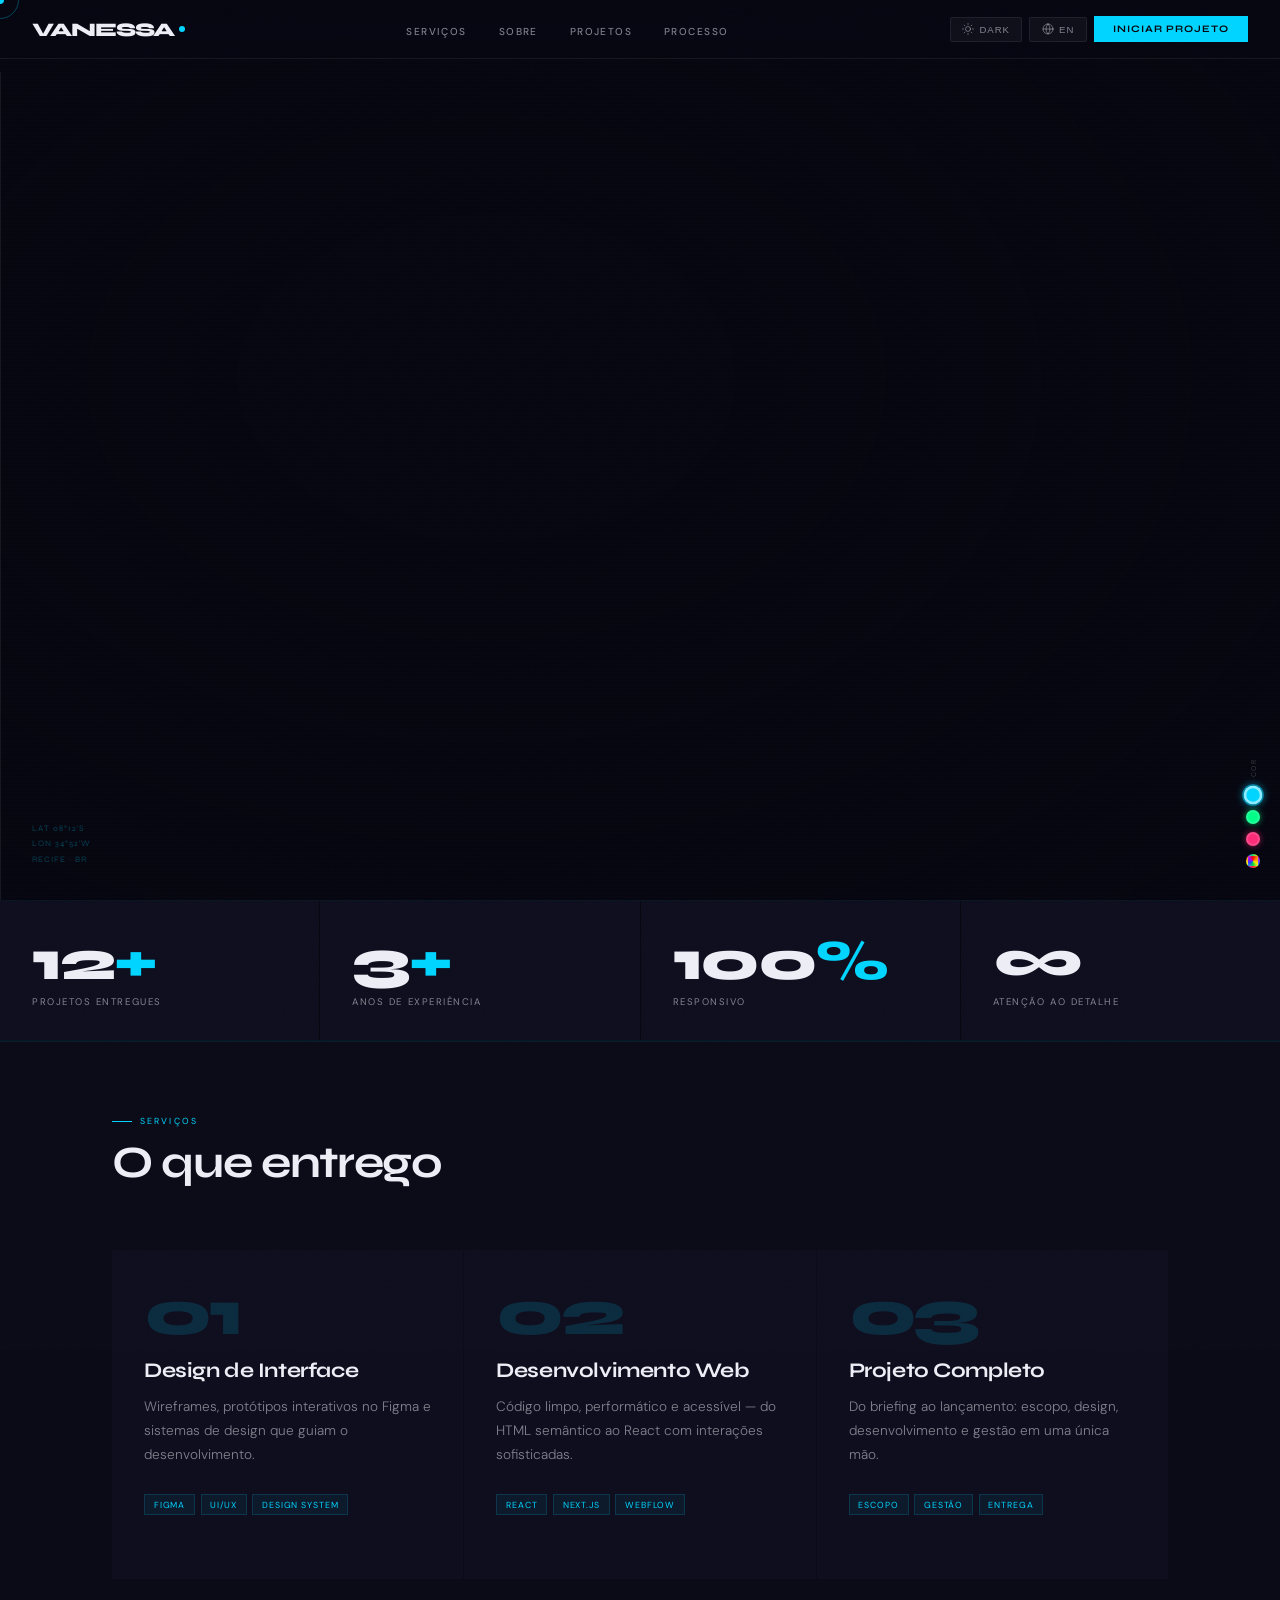
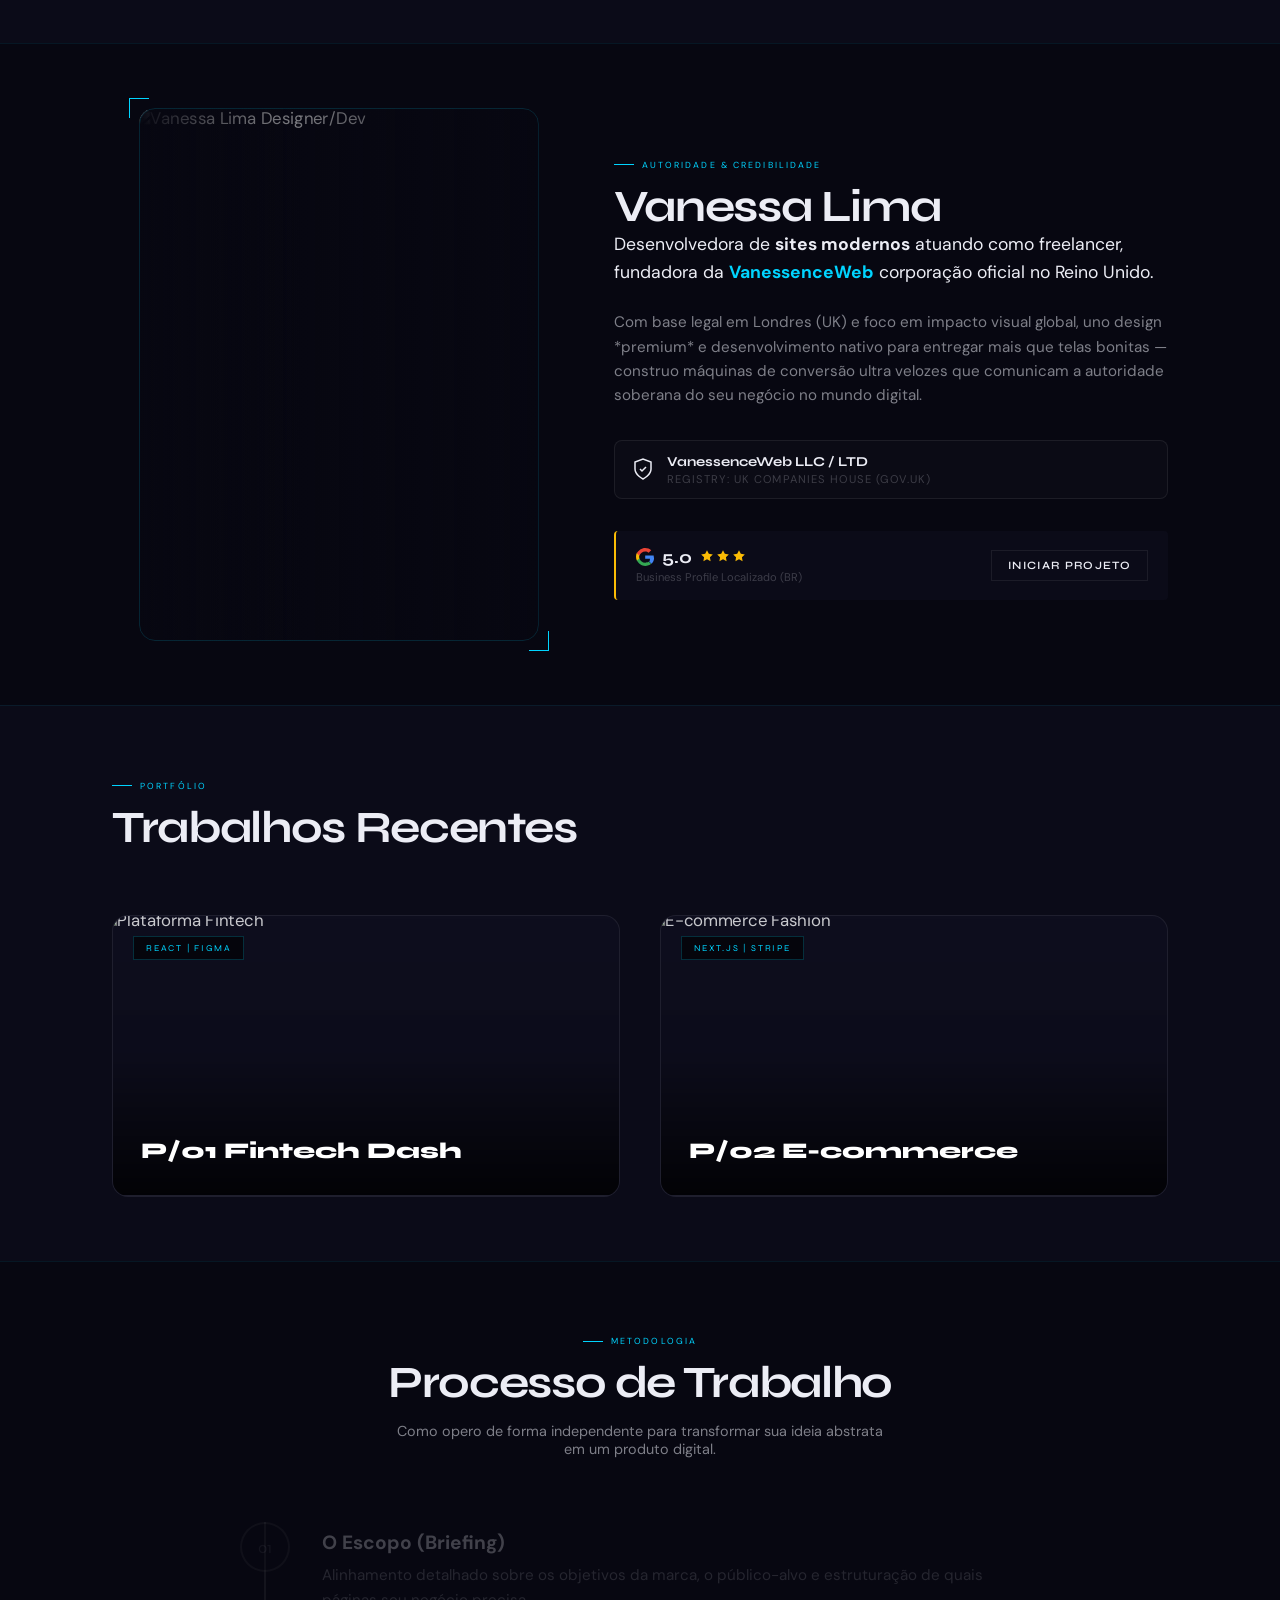
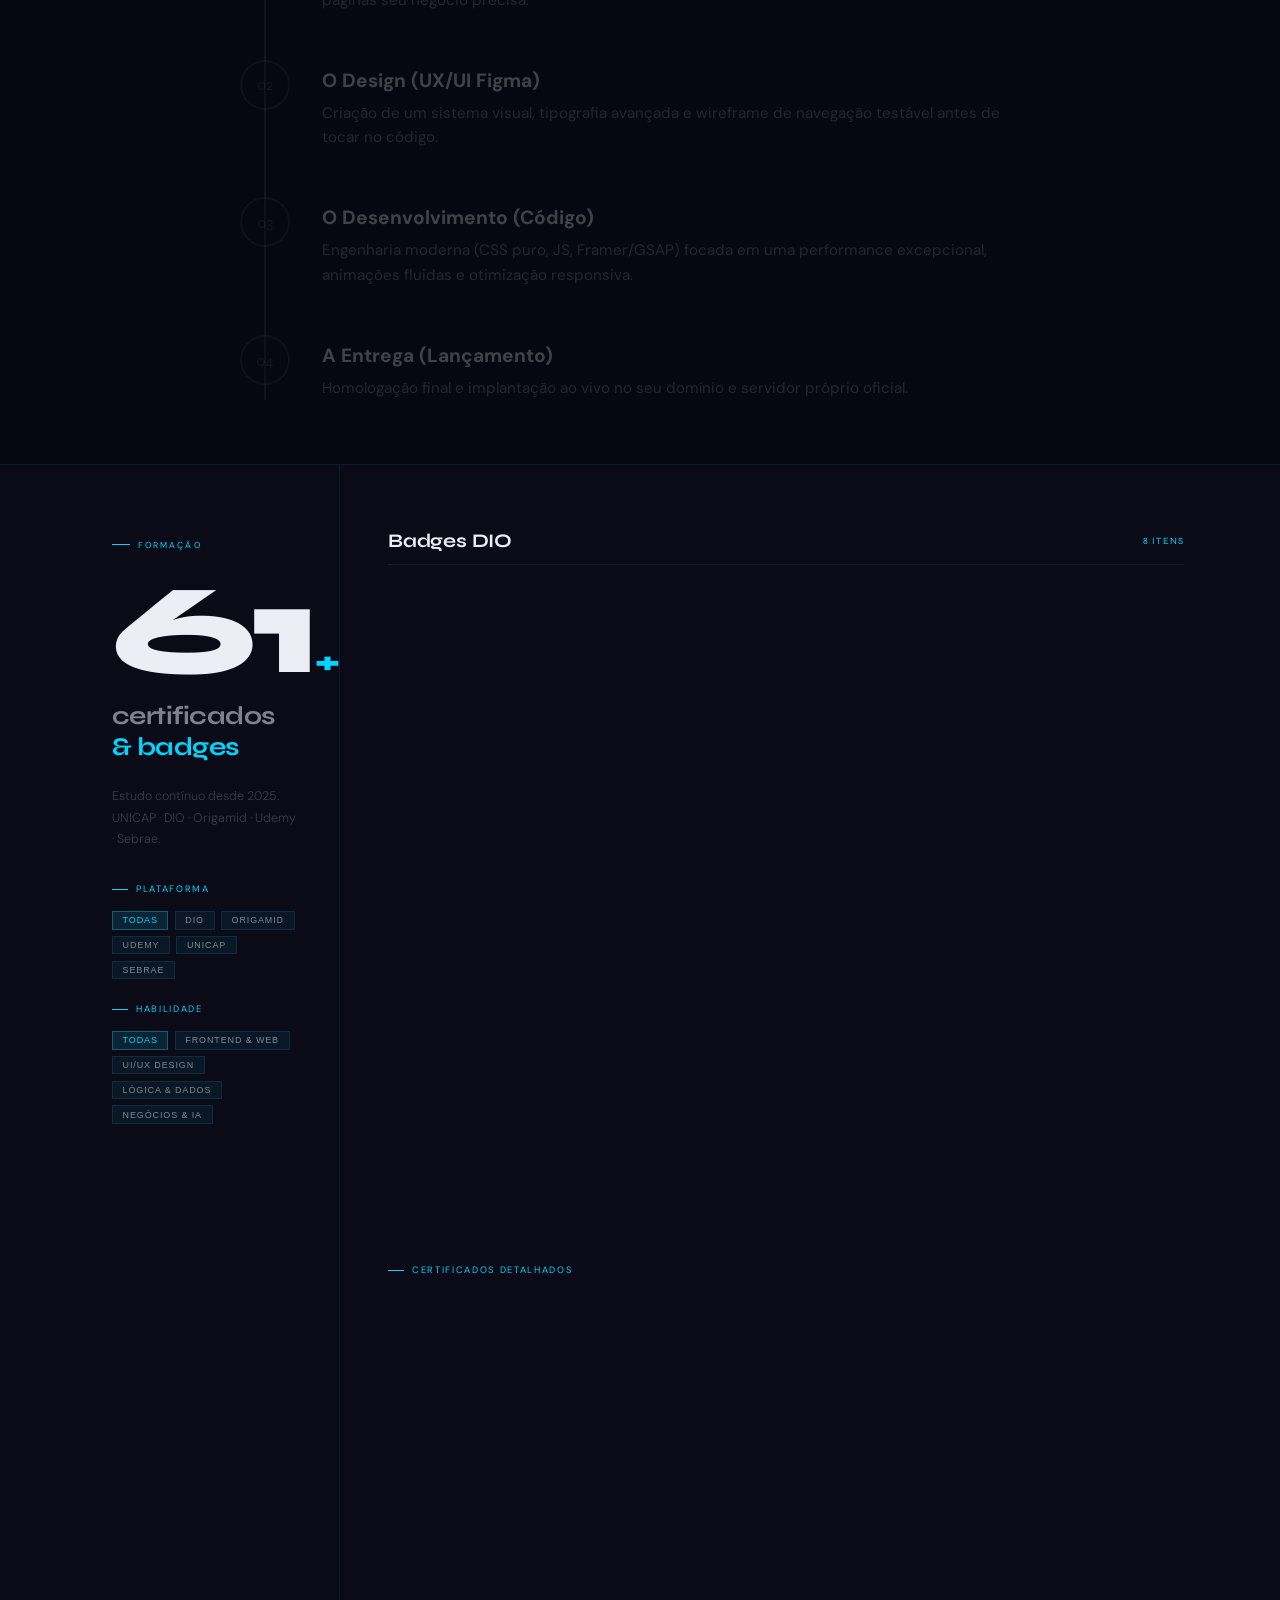
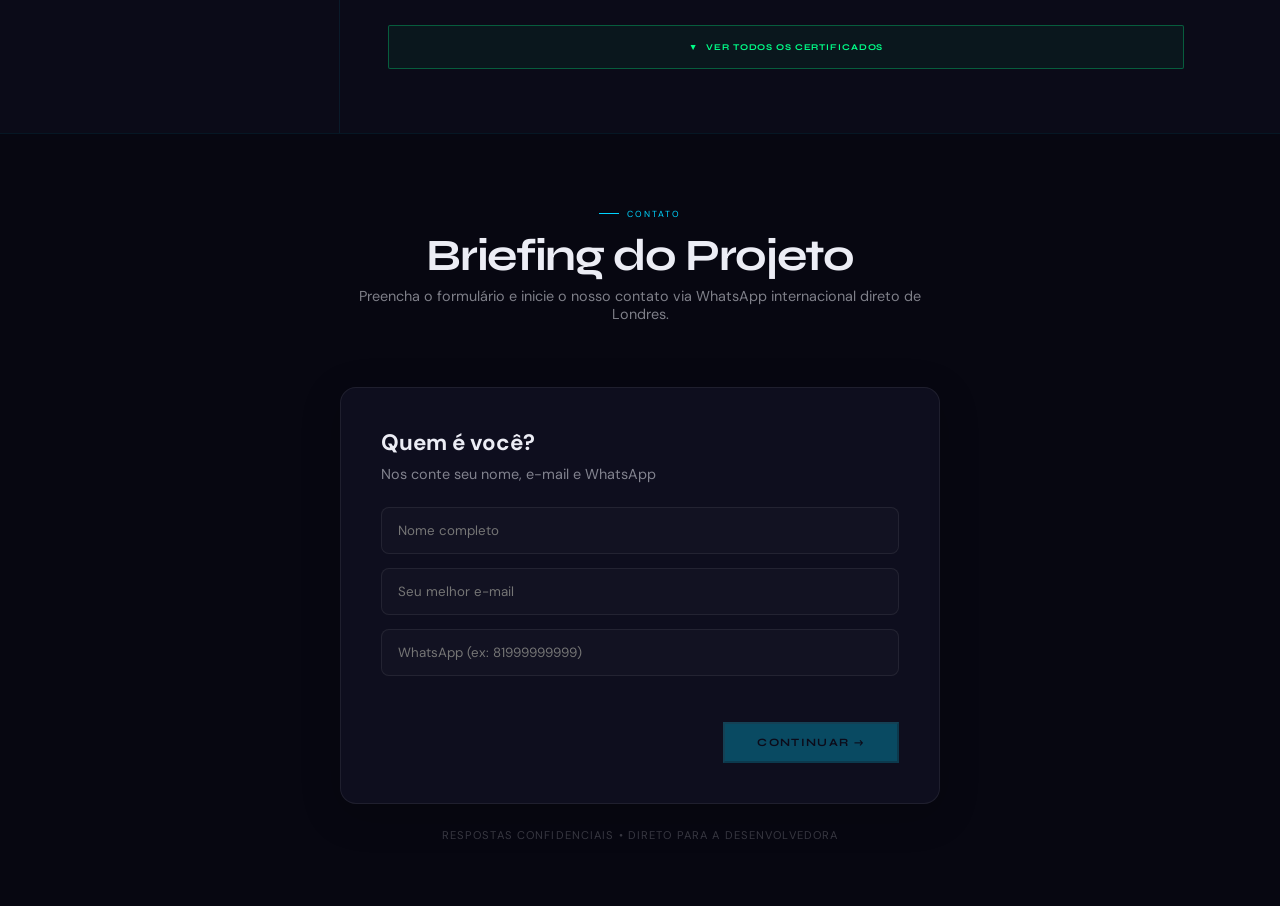
==== index.html @ 28da956a "Rename index_production.html to index.html" ====
<!DOCTYPE html>
<html lang="pt-BR" data-theme="dark">
<head>
  <!--
    ================================================================
    VANESSA — Design & Desenvolvimento Web  ·  v6
    ================================================================
    Globo  : porta exata do aether-globe-hero.html
             (anéis, 600 partículas, core, atmosfera, GSAP entry)
    Laser  : letra a letra, flash + trace, 2 linhas sequenciais
    Layout : desktop split / mobile coluna única
    Design : Repetição · Agrupamento · Contraste · Alinhamento
    ================================================================
  -->
  <meta charset="UTF-8"/>
  <meta name="viewport" content="width=device-width, initial-scale=1.0"/>
  <title>Vanessa — Design & Desenvolvimento Web</title>
  <link rel="stylesheet" href="styles.css" />


  <link rel="preconnect" href="https://fonts.googleapis.com"/>
  <link rel="preconnect" href="https://fonts.gstatic.com" crossorigin/>
  <link href="https://fonts.googleapis.com/css2?family=Syne:wght@300;400;700;800&family=DM+Sans:ital,opsz,wght@0,9..40,300;0,9..40,400;0,9..40,500;1,9..40,300&display=swap" rel="stylesheet"/>

  <script src="https://cdnjs.cloudflare.com/ajax/libs/three.js/r128/three.min.js"></script>
  <script src="https://cdnjs.cloudflare.com/ajax/libs/gsap/3.12.2/gsap.min.js"></script>
  <script src="https://cdnjs.cloudflare.com/ajax/libs/gsap/3.12.2/ScrollTrigger.min.js"></script>

  
</head>

<body>

  <!-- Intro Video Preloader -->
  <div id="intro-video-wrapper">
    <video id="intro-video" src="video.mp4" autoplay muted playsinline></video>
    <button id="skip-video" aria-label="Pular vídeo">PULAR</button>
  </div>

  <!-- Cursores -->
  <div class="c-dot"  id="cdot"  aria-hidden="true"></div>
  <div class="c-ring" id="cring" aria-hidden="true"></div>

  <!-- Canvas Three.js + overlays (fixos, z=0/1) -->
  <canvas id="globe-canvas" aria-hidden="true"></canvas>
  <div class="vignette"  aria-hidden="true"></div>
  <div class="scanlines" aria-hidden="true"></div>
  <div class="global-noise" aria-hidden="true"></div>

  <!-- HUD coordenadas -->
  <div id="hud" aria-hidden="true">LAT 08°12'S<br>LON 34°52'W<br>RECIFE · BR</div>

  <!-- Color switcher -->
  <div id="csw" aria-label="Cor do tema">
    <span class="sw-lbl">COR</span>
    <button class="sw-d sw-c on" data-color="cyan"  title="Ciano"      aria-label="Ciano"></button>
    <button class="sw-d sw-g"    data-color="green" title="Verde Neon" aria-label="Verde Neon"></button>
    <button class="sw-d sw-p"    data-color="pink"  title="Rosa Neon"  aria-label="Rosa Neon"></button>
    <button class="sw-d sw-r"    data-color="pride" title="Pride"      aria-label="Pride Rainbow"></button>
  </div>

  <!-- Overlay menu mobile -->
  <div id="movl" role="presentation"></div>

  <!-- Menu mobile -->
  <nav id="mmenu" aria-label="Menu mobile">
    <button class="mcls" id="mclose" aria-label="Fechar">
      <svg width="22" height="22" viewBox="0 0 24 24" fill="none" stroke="currentColor" stroke-width="1.5" stroke-linecap="round"><path d="M18 6L6 18M6 6l12 12"/></svg>
    </button>
    <a class="mlnk" href="#servicos"  data-i18n="nav-srv">Serviços</a>
    <a class="mlnk" href="#sobre"     data-i18n="nav-abt">Sobre</a>
    <a class="mlnk" href="#projetos"  data-i18n="nav-wrk">Projetos</a>
    <a class="mlnk" href="#processo"  data-i18n="nav-prc">Processo</a>
    <a class="mlnk" href="#contato"   data-i18n="nav-ctc">Contato</a>
    <div class="mact">
      <button class="tog" id="ttog-m">
        <svg id="ticon-m" viewBox="0 0 24 24" fill="none" stroke="currentColor" stroke-width="1.5" stroke-linecap="round"><circle cx="12" cy="12" r="5"/><path d="M12 1v2M12 21v2M4.22 4.22l1.42 1.42M18.36 18.36l1.42 1.42M1 12h2M21 12h2M4.22 19.78l1.42-1.42M18.36 5.64l1.42-1.42"/></svg>
        <span id="tlbl-m">Dark</span>
      </button>
      <button class="tog" id="ltog-m">
        <svg viewBox="0 0 24 24" fill="none" stroke="currentColor" stroke-width="1.5" stroke-linecap="round"><circle cx="12" cy="12" r="10"/><path d="M2 12h20M12 2a15.3 15.3 0 0 1 4 10 15.3 15.3 0 0 1-4 10 15.3 15.3 0 0 1-4-10 15.3 15.3 0 0 1 4-10z"/></svg>
        <span id="llbl-m">EN</span>
      </button>
    </div>
  </nav>

  <!-- ============================================================
       SCROLL ROOT (z=2, acima do canvas)
       ============================================================ -->
  <div id="sroot">

    <!-- NAVBAR -->
    <nav id="nav">
      <div class="ni">
        <a class="logo" href="#hero">VANESSA<span class="ld"></span></a>
        <ul class="nl">
          <li><a href="#servicos"  data-i18n="nav-srv">Serviços</a></li>
          <li><a href="#sobre"     data-i18n="nav-abt">Sobre</a></li>
          <li><a href="#projetos"  data-i18n="nav-wrk">Projetos</a></li>
          <li><a href="#processo"  data-i18n="nav-prc">Processo</a></li>
        </ul>
        <div class="na">
          <button class="tog" id="ttog-d">
            <svg id="ticon-d" viewBox="0 0 24 24" fill="none" stroke="currentColor" stroke-width="1.5" stroke-linecap="round"><circle cx="12" cy="12" r="5"/><path d="M12 1v2M12 21v2M4.22 4.22l1.42 1.42M18.36 18.36l1.42 1.42M1 12h2M21 12h2M4.22 19.78l1.42-1.42M18.36 5.64l1.42-1.42"/></svg>
            <span id="tlbl-d">Dark</span>
          </button>
          <button class="tog" id="ltog-d">
            <svg viewBox="0 0 24 24" fill="none" stroke="currentColor" stroke-width="1.5" stroke-linecap="round"><circle cx="12" cy="12" r="10"/><path d="M2 12h20M12 2a15.3 15.3 0 0 1 4 10 15.3 15.3 0 0 1-4 10 15.3 15.3 0 0 1-4-10 15.3 15.3 0 0 1 4-10z"/></svg>
            <span id="llbl-d">EN</span>
          </button>
          <a class="btn-nav" href="#contato" data-i18n="nav-cta">Iniciar Projeto</a>
          <button class="ham" id="hambtn" aria-label="Menu" aria-expanded="false"><span></span><span></span><span></span></button>
        </div>
      </div>
    </nav>

    <!-- ============================================================
         HERO
         ============================================================ -->
    <section id="hero">

      <!-- Coluna esquerda: globo (visual) + título laser + botões -->
      <div class="h-left">

        <!-- Espaço visual do globo no mobile -->
        <div class="globe-space" aria-hidden="true"></div>

        <!-- Tag label -->
        <p class="h-tag" id="h-tag" data-i18n="hero-tag">Design & Desenvolvimento Web</p>

        <!-- Bloco laser (2 linhas sequenciais) -->
        <div id="laser-block" aria-label="Projetamos o Imaterial">

          <!-- Linha 1: PROJETAMOS -->
          <div class="lhl-wrap" style="text-align:center">
            <div id="lhl1" class="lhl">
              <div id="lb1" class="lbeam" aria-hidden="true"></div>
              <div id="lt1" class="ltrace" aria-hidden="true"></div>
            </div>
          </div>

          <!-- Linha 2: O IMATERIAL -->
          <div class="lhl-wrap" style="text-align:center">
            <div id="lhl2" class="lhl">
              <div id="lb2" class="lbeam" aria-hidden="true"></div>
              <div id="lt2" class="ltrace" aria-hidden="true"></div>
            </div>
          </div>

        </div><!-- /laser-block -->

        <!-- Botões sempre visíveis após reveal -->
        <div class="h-btns" id="h-btns">
          <a class="btn-p" href="#projetos" data-i18n="hero-cta1">Ver Projetos</a>
          <a class="btn-s" href="#contato"  data-i18n="hero-cta2">Falar Comigo</a>
        </div>

      </div><!-- /h-left -->

      <!-- Coluna direita: copy portfolio da Vanessa -->
      <div class="h-right">

        <p class="h-cat hr-item" data-i18n="copy-cat">Portfólio · 2024</p>

        <h2 class="h-hl hr-item" data-i18n="copy-hl">Do esboço ao ar.<br><em>Uma pessoa.</em><br>Projeto completo.</h2>

        <p class="h-body hr-item" data-i18n="copy-body">
          Sites modernos, responsivos e rápidos — construídos por uma designer-desenvolvedora que entrega o projeto inteiro, do escopo visual ao código em produção.
        </p>

        <ul class="h-feats hr-item">
          <li><strong data-i18n="f1a">Design + Código</strong>&nbsp;<span data-i18n="f1b">no mesmo projeto, sem handoff</span></li>
          <li><strong data-i18n="f2a">Responsivo por padrão</strong>&nbsp;<span data-i18n="f2b">mobile, tablet e desktop</span></li>
          <li><strong data-i18n="f3a">Escopo → Entrega</strong>&nbsp;<span data-i18n="f3b">do briefing ao lançamento</span></li>
          <li><strong data-i18n="f4a">Tecnologia real</strong>&nbsp;<span data-i18n="f4b">React, Next.js, Figma, Webflow</span></li>
        </ul>

        <p class="h-note hr-item">
          <span data-i18n="note1">Sem a burocracia de agências. Sem a qualidade duvidosa de genéricos.</span><br>
          <span class="accent-note" data-i18n="note2">Atenção dedicada. Resultado que impressiona.</span>
        </p>

      </div><!-- /h-right -->

      <!-- Scroll hint — Princípio 4: ALINHAMENTO (centralizado) -->
      <div class="scroll-hint" id="scroll-hint">
        <div class="sline"></div>
        <span class="slbl" data-i18n="scroll-hint">Role</span>
      </div>

    </section><!-- /hero -->

    <!-- ============================================================
         STATS — Princípio 3: CONTRASTE números vs labels
         ============================================================ -->
    <div class="stats-strip section" style="padding:0;border-radius:0">
      <div class="stat-item">
        <p class="stat-n">12<span>+</span></p>
        <p class="stat-l" data-i18n="stat1">Projetos Entregues</p>
      </div>
      <div class="stat-item">
        <p class="stat-n">3<span>+</span></p>
        <p class="stat-l" data-i18n="stat2">Anos de Experiência</p>
      </div>
      <div class="stat-item">
        <p class="stat-n">100<span>%</span></p>
        <p class="stat-l" data-i18n="stat3">Responsivo</p>
      </div>
      <div class="stat-item">
        <p class="stat-n">∞</p>
        <p class="stat-l" data-i18n="stat4">Atenção ao Detalhe</p>
      </div>
    </div>

    <!-- ============================================================
         SERVIÇOS — 4 Princípios aplicados na grade de cards
         ============================================================ -->
    <section id="servicos" class="section">
      <div class="section-inner">
        <header class="section-header">
          <p class="section-cat" data-i18n="srv-cat">Serviços</p>
          <h2 class="section-title" data-i18n="srv-title">O que entrego</h2>
        </header>
        <div class="cards-grid">
          <article class="card">
            <p class="card-num">01</p>
            <h3 class="card-title" data-i18n="c1t">Design de Interface</h3>
            <p class="card-body"  data-i18n="c1b">Wireframes, protótipos interativos no Figma e sistemas de design completos que guiam o desenvolvimento.</p>
            <div class="card-tags">
              <span class="ctag">Figma</span>
              <span class="ctag">UI/UX</span>
              <span class="ctag">Design System</span>
            </div>
          </article>
          <article class="card">
            <p class="card-num">02</p>
            <h3 class="card-title" data-i18n="c2t">Desenvolvimento Web</h3>
            <p class="card-body"  data-i18n="c2b">Código limpo, performático e acessível — do HTML semântico ao React com animações e interações sofisticadas.</p>
            <div class="card-tags">
              <span class="ctag">React</span>
              <span class="ctag">Next.js</span>
              <span class="ctag">Webflow</span>
            </div>
          </article>
          <article class="card">
            <p class="card-num">03</p>
            <h3 class="card-title" data-i18n="c3t">Projeto Completo</h3>
            <p class="card-body"  data-i18n="c3b">Do briefing ao lançamento: escopo, design, desenvolvimento e gestão em uma única mão. Sem ruído, sem intermediários.</p>
            <div class="card-tags">
              <span class="ctag">Escopo</span>
              <span class="ctag">Gestão</span>
              <span class="ctag">Entrega</span>
            </div>
          </article>
        </div>
      </div>
    </section>

    <!-- Placeholders -->
    <!-- ============================================================
         SOBRE — Autoridade, Vanessa Lima, VanessenceWeb London
         ============================================================ -->
    <section id="sobre" class="section">
      <div class="section-inner" style="display:grid; gap:3rem; grid-template-columns:1fr; max-width:1100px; margin:0 auto; align-items:center;">
        
        <!-- Left: Animated Photo Container (Index_1 style) -->
        <div style="position:relative; width:100%; aspect-ratio:3/4; max-width:400px; margin:0 auto;">
          <div class="hero-img-strip" style="width:100%; height:100%;">
            <img src="https://images.unsplash.com/photo-1573164713988-8665fc963095?auto=format&fit=crop&q=80&w=800" alt="Vanessa Lima Designer/Dev"/>
            <div class="hero-img-overlay"></div>
            <div class="hero-img-border"></div>
          </div>
          <!-- Decorative HUD elements matching theme -->
          <div style="position:absolute; top:-10px; left:-10px; width:20px; height:20px; border-top:1px solid var(--accent); border-left:1px solid var(--accent);"></div>
          <div style="position:absolute; bottom:-10px; right:-10px; width:20px; height:20px; border-bottom:1px solid var(--accent); border-right:1px solid var(--accent);"></div>
        </div>

        <!-- Right: Text content & Authority -->
        <div class="sobre-text">
          <p class="section-cat">Autoridade & Credibilidade</p>
          <h2 class="section-title">Vanessa Lima</h2>
          <p style="font-size: 1.1rem; color: var(--hi); margin-bottom: 1.5rem; line-height: 1.6;">
            Desenvolvedora de <strong>sites modernos</strong> atuando como freelancer, fundadora da <span style="color:var(--accent);font-weight:700;">VanessenceWeb</span> corporação oficial no Reino Unido.
          </p>
          <p style="font-size: .95rem; color: var(--mid); margin-bottom: 2rem; line-height: 1.6;">
            Com base legal em Londres (UK) e foco em impacto visual global, uno design *premium* e desenvolvimento nativo para entregar mais que telas bonitas — construo máquinas de conversão ultra velozes que comunicam a autoridade soberana do seu negócio no mundo digital.
          </p>

          <!-- B2B Validation Badge (UK Gov) -->
          <a href="https://find-and-update.company-information.service.gov.uk/company/16679666" target="_blank" style="display:flex; align-items:center; gap:12px; background:rgba(255,255,255,0.02); border:1px solid var(--bdr); padding:12px 16px; border-radius:8px; margin-bottom:2rem; text-decoration:none; transition:border-color .3s, background .3s;" onmouseover="this.style.borderColor='var(--accent)'; this.style.background='rgba(var(--accent-rgb),0.05)'" onmouseout="this.style.borderColor='var(--bdr)'; this.style.background='rgba(255,255,255,0.02)'">
            <svg width="24" height="24" viewBox="0 0 24 24" fill="none" stroke="var(--hi)" stroke-width="1.5"><path d="M12 22s8-4 8-10V5l-8-3-8 3v7c0 6 8 10 8 10z"/><polyline points="9 12 11 14 15 10"/></svg>
            <div>
              <div style="font-size:.85rem; color:var(--hi); font-family:var(--ffd); font-weight:700;">VanessenceWeb LLC / LTD</div>
              <div style="font-size:.7rem; color:var(--lo); text-transform:uppercase; letter-spacing:.1em; margin-top:2px;">Registry: UK Companies House (Gov.UK)</div>
            </div>
          </a>
          
          <!-- Local Ads Trust Widget (Google) -->
          <div style="display:flex; justify-content:space-between; align-items:center; background:var(--bg-2); border-left:2px solid #FBBC05; padding:16px 20px; border-radius:4px;">
            <div>
              <div style="display:flex; align-items:center; gap:8px;">
                <svg width="18" height="18" viewBox="0 0 24 24"><path fill="#4285F4" d="M23.744 12.276c0-.826-.074-1.62-.213-2.385H12.25v4.512h6.444c-.278 1.46-.1 2.825-1.042 3.86l3.35 2.597c1.96-1.808 3.09-4.473 3.09-7.534z"/><path fill="#34A853" d="M12.25 24c3.24 0 5.955-1.074 7.94-2.905l-3.35-2.597c-1.075.72-2.45 1.144-4.59 1.144-3.53 0-6.525-2.385-7.587-5.592H1.196v2.68C3.18 20.675 7.37 24 12.25 24z"/><path fill="#FBBC05" d="M4.663 14.05C4.394 13.25 4.24 12.4 4.24 11.52c0-.88.154-1.73.423-2.53V6.31H1.196C.435 7.82 0 9.61 0 11.52c0 1.91.435 3.7 1.196 5.21l3.467-2.68z"/><path fill="#EA4335" d="M12.25 4.644c1.76 0 3.342.605 4.586 1.79l3.435-3.435C18.2045 1.074 15.488 0 12.25 0 7.37 0 3.18 3.325 1.196 7.21l3.467 2.68C5.725 7.03 8.72 4.644 12.25 4.644z"/></svg>
                <div style="font-family:var(--ffd); font-size:1.1rem; color:var(--hi); font-weight:700;">5.0</div>
                <div style="display:flex; gap:2px; margin-top:-2px;">
                  <svg width="14" height="14" viewBox="0 0 24 24" fill="#FBBC05"><polygon points="12 2 15.09 8.26 22 9.27 17 14.14 18.18 21.02 12 17.77 5.82 21.02 7 14.14 2 9.27 8.91 8.26 12 2"/></svg>
                  <svg width="14" height="14" viewBox="0 0 24 24" fill="#FBBC05"><polygon points="12 2 15.09 8.26 22 9.27 17 14.14 18.18 21.02 12 17.77 5.82 21.02 7 14.14 2 9.27 8.91 8.26 12 2"/></svg>
                  <svg width="14" height="14" viewBox="0 0 24 24" fill="#FBBC05"><polygon points="12 2 15.09 8.26 22 9.27 17 14.14 18.18 21.02 12 17.77 5.82 21.02 7 14.14 2 9.27 8.91 8.26 12 2"/></svg>
                </div>
              </div>
              <div style="font-size:.7rem; color:var(--lo); margin-top:2px;">Business Profile Localizado (BR)</div>
            </div>
            <a href="#contato" class="btn-s" style="padding: 8px 16px;">Iniciar Projeto</a>
          </div>

        </div>
      </div>
      
      
    </section>
    <!-- ============================================================
         PROJETOS
         ============================================================ -->
    <section id="projetos" class="section">
      <div class="section-inner">
        <header class="section-header">
          <p class="section-cat">Portfólio</p>
          <h2 class="section-title">Trabalhos Recentes</h2>
        </header>

        <div style="display:grid; grid-template-columns:repeat(auto-fit, minmax(330px, 1fr)); gap:2.5rem; perspective: 1000px;">
          
          <!-- Projeto 1 (Index_1 UI Style) -->
          <div class="srv-card" data-tilt onmouseover="this.style.transform='translateY(-10px) rotateX(2deg)'" onmouseout="this.style.transform='translateY(0) rotateX(0)'" style="transition: transform 0.4s ease-out;">
            <div class="srv-card-inner">
              <div class="srv-img">
                <!-- Imagem ilustrativa que pode ser substituida pelo mockup final do portfolio -->
                <img src="https://images.unsplash.com/photo-1551288049-bebda4e38f71?auto=format&fit=crop&q=80&w=800" alt="Plataforma Fintech"/>
                <div class="srv-img-overlay"></div>
                <div class="srv-sheen"></div>
              </div>
              <div class="srv-tag">REACT | FIGMA</div>
              <div class="srv-content">
                <div class="srv-service-title">P/01 Fintech Dash</div>
                <div class="srv-service-desc">Dashboard financeiro robusto. Foco em interfaces ricas em dados, interações state-driven e painéis modulares com suporte unificado a dark/light modes.</div>
              </div>
              <div class="srv-card-glow"></div>
            </div>
          </div>

          <!-- Projeto 2 (Index_1 UI Style) -->
          <div class="srv-card" data-tilt onmouseover="this.style.transform='translateY(-10px) rotateX(2deg)'" onmouseout="this.style.transform='translateY(0) rotateX(0)'" style="transition: transform 0.4s ease-out;">
            <div class="srv-card-inner">
              <div class="srv-img">
                <img src="https://images.unsplash.com/photo-1600132806370-bf17e65e942f?auto=format&fit=crop&q=80&w=800" alt="E-commerce Fashion"/>
                <div class="srv-img-overlay"></div>
                <div class="srv-sheen"></div>
              </div>
              <div class="srv-tag">NEXT.JS | STRIPE</div>
              <div class="srv-content">
                <div class="srv-service-title">P/02 E-commerce</div>
                <div class="srv-service-desc">Loja virtual de estética vanguardista e alta precisão. Checkout otimizado com microsserviços e front-end projetado para alavancar métricas de LTV.</div>
              </div>
              <div class="srv-card-glow"></div>
            </div>
          </div>

        </div>
      </div>
    </section>

    <!-- ============================================================
         PROCESSO
         ============================================================ -->
    <section id="processo" class="section">
      <div class="section-inner">
        <header class="section-header" style="text-align:center;">
          <p class="section-cat">Metodologia</p>
          <h2 class="section-title" style="margin-left:auto; margin-right:auto;">Processo de Trabalho</h2>
          <p style="color:var(--mid); font-size:.9rem; max-width:500px; margin:1rem auto 0 auto;">Como opero de forma independente para transformar sua ideia abstrata em um produto digital.</p>
        </header>

        <div class="proc-container" style="max-width:800px; margin:4rem auto 0; position:relative;">
          <!-- Linha central vertical animada -->
          <div class="proc-line"></div>
          <div class="proc-line-fill"></div>
          
          <div style="display:flex; flex-direction:column; gap:3rem; position:relative; z-index:1;">
            
            <div class="proc-step">
              <div class="proc-node"><span>01</span></div>
              <div style="padding-top:8px;">
                <h3 class="proc-title">O Escopo (Briefing)</h3>
                <p style="font-size:.95rem; color:var(--mid); line-height:1.6;">Alinhamento detalhado sobre os objetivos da marca, o público-alvo e estruturação de quais páginas seu negócio precisa.</p>
              </div>
            </div>

            <div class="proc-step">
              <div class="proc-node"><span>02</span></div>
              <div style="padding-top:8px;">
                <h3 class="proc-title">O Design (UX/UI Figma)</h3>
                <p style="font-size:.95rem; color:var(--mid); line-height:1.6;">Criação de um sistema visual, tipografia avançada e wireframe de navegação testável antes de tocar no código.</p>
              </div>
            </div>

            <div class="proc-step">
              <div class="proc-node"><span>03</span></div>
              <div style="padding-top:8px;">
                <h3 class="proc-title">O Desenvolvimento (Código)</h3>
                <p style="font-size:.95rem; color:var(--mid); line-height:1.6;">Engenharia moderna (CSS puro, JS, Framer/GSAP) focada em uma performance excepcional, animações fluidas e otimização responsiva.</p>
              </div>
            </div>

            <div class="proc-step">
              <div class="proc-node"><span>04</span></div>
              <div style="padding-top:8px;">
                <h3 class="proc-title">A Entrega (Lançamento)</h3>
                <p style="font-size:.95rem; color:var(--mid); line-height:1.6;">Homologação final e implantação ao vivo no seu domínio e servidor próprio oficial.</p>
              </div>
            </div>

          </div>
        </div>
      </div>
    </section>

    <!-- ============================================================
         FORMAÇÃO / CERTIFICADOS
         Princípio 1: REPETIÇÃO — cada badge-card tem estrutura idêntica
         Princípio 2: AGRUPAMENTO — sidebar agrupa número+info; main agrupa badges
         Princípio 3: CONTRASTE — "61" enorme vs label pequena vs grid fina
         Princípio 4: ALINHAMENTO — tudo ancorado em grid de 2 colunas
         ============================================================ -->

    <!-- Section padrão sem scroll hijacking -->
    <div id="certs-driver">
      <div id="certs-sticky">

        <!-- ── Sidebar esquerda ───────────────────────────── -->
        <aside class="certs-sidebar" id="certs-sidebar">

          <div>
            <p class="certs-eyebrow">Formação</p>
            <div class="certs-counter">
              <span class="counter-num" id="counter-num">61</span>
              <span class="counter-suffix">+</span>
            </div>
            <p class="certs-label">certificados<br><em>& badges</em></p>
            <p class="certs-sub">Estudo contínuo desde 2025.<br>UNICAP · DIO · Origamid · Udemy · Sebrae.</p>
          </div>

          <!-- Filtros duplos: Plataforma e Habilidade -->
          <div style="margin-top:2rem;">
            <p class="certs-list-title" style="margin-top:0">Plataforma</p>
            <div class="filter-list" id="plat-list">
              <button class="filter-pill active" data-filter="all">Todas</button>
              <button class="filter-pill" data-filter="DIO">DIO</button>
              <button class="filter-pill" data-filter="Origamid">Origamid</button>
              <button class="filter-pill" data-filter="Udemy">Udemy</button>
              <button class="filter-pill" data-filter="UNICAP">UNICAP</button>
              <button class="filter-pill" data-filter="Sebrae">Sebrae</button>
            </div>

            <p class="certs-list-title" style="margin-top:1.5rem">Habilidade</p>
            <div class="filter-list" id="skill-list">
              <button class="filter-pill active" data-filter="all">Todas</button>
              <button class="filter-pill" data-filter="frontend">Frontend & Web</button>
              <button class="filter-pill" data-filter="uiux">UI/UX Design</button>
              <button class="filter-pill" data-filter="logic">Lógica & Dados</button>
              <button class="filter-pill" data-filter="business">Negócios & IA</button>
            </div>
          </div>

        </aside>

        <!-- ── Main: badges + lista ───────────────────────── -->
        <main class="certs-main" id="certs-main">

          <!-- Título do grid -->
          <div class="certs-grid-title">
            <span id="grid-label">Badges DIO</span>
            <span class="grid-count" id="grid-count">8 itens</span>
          </div>

          <!-- Grade de badges -->
          <div class="badges-grid" id="badges-grid">
            
            
  <!-- 
  =====================================
   𝐁𝐚𝐝𝐠𝐞: 𝐃𝐈𝐎 — 1: 
   𝐈𝐧𝐭𝐫𝐨𝐝𝐮ç𝐚𝐨 𝐚𝐨 𝐔𝐗 𝐃𝐞𝐬𝐢𝐠𝐧
  ------------------------------------- --> 
  
  <!-- ˡⁱⁿᵏ ᵈᵒ ᶜᵉʳᵗⁱᶠⁱᶜᵃᵈᵒ -->
  <a class="badge-card" href="https://www.dio.me/certificate/92AILSX8/share" target="_blank" rel="noopener" data-plat="DIO" data-skill="uiux">
  <span class="badge-status"></span>

  <!-- ˡⁱⁿᵏ ᵈᵒ ᵇᵃᵈᵍᵉ -->
  <img class="badge-img" src="https://hermes.dio.me/courses/badge/053f9156-c51c-47c5-b742-fb05e58fbf87.png" alt="UX Design"
  onerror="this.style.display='none';this.nextElementSibling.style.display='flex'">

  <!-- ᶠᵃˡˡᵇᵃᶜᵏ -->
  <div class="badge-placeholder" style="display:none">🎨</div>

  <!-- ᵈᵉˢᶜʳⁱᶜᵃᵒ ᵈᵒ ᵇᵃᵈᵍᵉ -->
  <span class="badge-name">Introdução ao UX Design</span>
  </a>


  <!--
  ============================
    𝐁𝐚𝐝𝐠𝐞: 𝐃𝐈𝐎 — 2:
    𝐀𝐮𝐭𝐞𝐧𝐭𝐢𝐜𝐚𝐜𝐨𝐞𝐬
 ----------------------------- -->        
   
  <!-- ˡⁱⁿᵏ ᵈᵒ ᶜᵉʳᵗⁱᶠⁱᶜᵃᵈᵒ -->
  <a class="badge-card" href="https://www.dio.me/certificate/0XXJ6I3A/share" target="_blank" rel="noopener" data-plat="DIO" data-skill="logic">
  <span class="badge-status"></span>

  <!-- ˡⁱⁿᵏ ᵈᵒ ᵇᵃᵈᵍᵉ -->
  <img class="badge-img" src="https://hermes.dio.me/courses/badge/d07c4141-4c45-4986-a1fb-e50f47f4f08a.png" alt="Autenticacões"
  onerror="this.style.display='none';this.nextElementSibling.style.display='flex'">

  <!-- ᶠᵃˡˡᵇᵃᶜᵏ -->
  <div class="badge-placeholder" style="display:none">🎨</div>

  <!-- ᵈᵉˢᶜʳⁱᶜᵃᵒ ᵈᵒ ᵇᵃᵈᵍᵉ -->
  <span class="badge-name">Autenticacões</span>
  </a>


     <!--
  ============================
    𝐁𝐚𝐝𝐠𝐞: 𝐃𝐈𝐎 — 3: 
    𝐈𝐧𝐭𝐫𝐨𝐝𝐮ç𝐚𝐨 𝐚 𝐋𝐨𝐠𝐢𝐜𝐚 𝐝𝐞 𝐏𝐫𝐨𝐠𝐫𝐚𝐦𝐚ç𝐚𝐨 𝐜𝐨𝐦 𝐚 𝐆𝐅𝐓
 ----------------------------- -->        
   
   <!-- ˡⁱⁿᵏ ᵈᵒ ᶜᵉʳᵗⁱᶠⁱᶜᵃᵈᵒ -->
    <a class="badge-card" href="https://www.dio.me/certificate/CFUMTB0O/share" target="_blank" rel="noopener" data-plat="DIO" data-skill="logic">
    <span class="badge-status"></span>

    <!-- ˡⁱⁿᵏ ᵈᵒ ᵇᵃᵈᵍᵉ -->
    <img class="badge-img" src="https://hermes.dio.me/courses/badge/a9d181cd-270b-4db8-91b9-50f8214b2713.png" alt="Autenticacões"
    onerror="this.style.display='none';this.nextElementSibling.style.display='flex'">

    <!-- ᶠᵃˡˡᵇᵃᶜᵏ -->
    <div class="badge-placeholder" style="display:none">🎨</div>

    <!-- ᵈᵉˢᶜʳⁱᶜᵃᵒ ᵈᵒ ᵇᵃᵈᵍᵉ -->
    <span class="badge-name">Introdução a Lógica de Programação com a GFT</span>
    </a>


       <!--
    ============================
      𝐁𝐚𝐝𝐠𝐞: Dio - 4 :
      𝐀𝐩𝐞𝐫𝐭𝐞 𝐒𝐭𝐚𝐫𝐭 𝐜𝐨𝐦 𝐋𝐨𝐠𝐢𝐜𝐚 de 𝐏𝐫𝐨𝐠𝐫𝐚𝐦𝐚ç𝐚𝐨
 ----------------------------- -->  

     <!-- ˡⁱⁿᵏ ᵈᵒ ᶜᵉʳᵗⁱᶠⁱᶜᵃᵈᵒ -->
    <a class="badge-card" href="https://www.dio.me/certificate/XKZ7AS76/share" target="_blank" rel="noopener" data-plat="DIO" data-skill="logic">
    <span class="badge-status"></span>

    <!-- ˡⁱⁿᵏ ᵈᵒ ᵇᵃᵈᵍᵉ -->
    <img class="badge-img" src="https://hermes.dio.me/courses/badge/38352227-34a4-4a19-a6bd-8f5f04a1d536.png" alt="Autenticacões"
    onerror="this.style.display='none';this.nextElementSibling.style.display='flex'">

    <!-- ᶠᵃˡˡᵇᵃᶜᵏ -->
    <div class="badge-placeholder" style="display:none">🎨</div>

    <!-- ᵈᵉˢᶜʳⁱᶜᵃᵒ ᵈᵒ ᵇᵃᵈᵍᵉ -->
    <span class="badge-name">Aperte Start com Lógica de Programação</span>
    </a>


     <!--
  ============================
    𝐁𝐚𝐝𝐠𝐞: 𝐃𝐈𝐎 — 5:
    𝐃𝐞𝐬𝐚𝐟𝐢𝐨𝐬 𝐝𝐞 𝐏𝐫𝐨𝐣𝐞𝐭𝐨𝐬: 𝐂𝐫𝐢𝐞 𝐔𝐦 𝐏𝐨𝐫𝐭𝐟𝐨𝐥𝐢𝐨 𝐕𝐞𝐧𝐜𝐞𝐝𝐨𝐫
 ----------------------------- -->  

     <!-- ˡⁱⁿᵏ ᵈᵒ ᶜᵉʳᵗⁱᶠⁱᶜᵃᵈᵒ -->
    <a class="badge-card" href="https://www.dio.me/certificate/Q1UIP6G6/share" target="_blank" rel="noopener" data-plat="DIO" data-skill="business">
    <span class="badge-status"></span>

    <!-- ˡⁱⁿᵏ ᵈᵒ ᵇᵃᵈᵍᵉ -->
    <img class="badge-img" src="https://hermes.dio.me/courses/badge/a77c03e1-0c3b-49c4-b6b8-e002cbc4bf90.png" alt="Autenticacões"
    onerror="this.style.display='none';this.nextElementSibling.style.display='flex'">

    <!-- ᶠᵃˡˡᵇᵃᶜᵏ -->
    <div class="badge-placeholder" style="display:none">🎨</div>

    <!-- ᵈᵉˢᶜʳⁱᶜᵃᵒ ᵈᵒ ᵇᵃᵈᵍᵉ -->
    <span class="badge-name">Crie Um Portfólio Vencedor</span>
    </a>



            <!-- Badges DIO — placeholder (adicione o link e img real) -->
            <div class="badge-card is-placeholder" data-plat="DIO" data-skill="frontend">
              <span class="badge-status"></span>
              <div class="badge-placeholder">🌐</div>
              <span class="badge-name">HTML5 Semântico</span>
            </div>
            <div class="badge-card is-placeholder" data-plat="DIO" data-skill="frontend">
              <span class="badge-status"></span>
              <div class="badge-placeholder">📋</div>
              <span class="badge-name">Formulários HTML</span>
            </div>
            <div class="badge-card is-placeholder" data-plat="DIO" data-skill="uiux">
              <span class="badge-status"></span>
              <div class="badge-placeholder">🏗️</div>
              <span class="badge-name">Arq. da Informação</span>
            </div>
            <div class="badge-card is-placeholder" data-plat="DIO" data-skill="frontend">
              <span class="badge-status"></span>
              <div class="badge-placeholder">🔀</div>
              <span class="badge-name">Git &amp; GitHub</span>
            </div>
            <div class="badge-card is-placeholder" data-plat="DIO" data-skill="logic">
              <span class="badge-status"></span>
              <div class="badge-placeholder">🧩</div>
              <span class="badge-name">Lógica de Prog.</span>
            </div>
            <div class="badge-card is-placeholder" data-plat="DIO" data-skill="business">
              <span class="badge-status"></span>
              <div class="badge-placeholder">📊</div>
              <span class="badge-name">Excel com IA</span>
            </div>
            <div class="badge-card is-placeholder" data-plat="DIO" data-skill="business">
              <span class="badge-status"></span>
              <div class="badge-placeholder">⚡</div>
              <span class="badge-name">Santander Bootcamp</span>
            </div>

            <!-- Badges Origamid -->
            <div class="badge-card is-placeholder" data-plat="Origamid" data-skill="frontend">
              <span class="badge-status"></span>
              <div class="badge-placeholder">🎨</div>
              <span class="badge-name">HTML &amp; CSS Iniciantes</span>
            </div>
            <div class="badge-card is-placeholder" data-plat="Origamid" data-skill="logic">
              <span class="badge-status"></span>
              <div class="badge-placeholder">🗄️</div>
              <span class="badge-name">Banco de Dados SQLite</span>
            </div>

            <!-- Badges Udemy -->
            <div class="badge-card is-placeholder" data-plat="Udemy" data-skill="business">
              <span class="badge-status"></span>
              <div class="badge-placeholder">🤖</div>
              <span class="badge-name">ChatGPT Completo</span>
            </div>
            <div class="badge-card is-placeholder" data-plat="Udemy" data-skill="business">
              <span class="badge-status"></span>
              <div class="badge-placeholder">⚙️</div>
              <span class="badge-name">Zapier Avançado</span>
            </div>
            <div class="badge-card is-placeholder" data-plat="Udemy" data-skill="business">
              <span class="badge-status"></span>
              <div class="badge-placeholder">💡</div>
              <span class="badge-name">50 Gatilhos Mentais</span>
            </div>

            <!-- UNICAP -->
            <div class="badge-card is-placeholder" data-plat="UNICAP" data-skill="uiux">
              <span class="badge-status"></span>
              <div class="badge-placeholder">🎓</div>
              <span class="badge-name">Análise de Interface</span>
            </div>
            <div class="badge-card is-placeholder" data-plat="UNICAP" data-skill="logic">
              <span class="badge-status"></span>
              <div class="badge-placeholder">☕</div>
              <span class="badge-name">Lógica Java</span>
            </div>

            <!-- Sebrae -->
            <div class="badge-card is-placeholder" data-plat="Sebrae" data-skill="business">
              <span class="badge-status"></span>
              <div class="badge-placeholder">📈</div>
              <span class="badge-name">Business Model Canvas</span>
            </div>
            <div class="badge-card is-placeholder" data-plat="Sebrae" data-skill="business">
              <span class="badge-status"></span>
              <div class="badge-placeholder">📣</div>
              <span class="badge-name">Marketing Digital</span>
            </div>

          </div><!-- /badges-grid -->

          <!-- Lista por competência -->
          <p class="certs-list-title">Certificados detalhados</p>

          <div class="cert-rows" id="cert-rows">

            <div class="cert-row" data-plat="Origamid" data-skill="frontend">
              <span class="cert-plat-dot" style="background:#c084fc"></span>
              <div class="cert-row-name"><strong>Origamid</strong>HTML e CSS para Iniciantes — Grid, Flexbox, DOM, Responsivo</div>
              <span class="cert-row-hours">46h · Jul/25</span>
              <a href="#" class="cert-btn-view" target="_blank">Ver</a>
            </div>
            <div class="cert-row" data-plat="Origamid" data-skill="logic">
              <span class="cert-plat-dot" style="background:#c084fc"></span>
              <div class="cert-row-name"><strong>Origamid</strong>Banco de Dados SQLite — CRUD, JOINs, Triggers, Normalização</div>
              <span class="cert-row-hours">16h · Set/25</span>
              <a href="#" class="cert-btn-view" target="_blank">Ver</a>
            </div>
            <div class="cert-row" data-plat="DIO" data-skill="frontend">
              <span class="cert-plat-dot" style="background:var(--accent)"></span>
              <div class="cert-row-name"><strong>DIO</strong>HTML5 Semântico, Mídias, Tabelas, Formulários e HTML na Prática</div>
              <span class="cert-row-hours">13 cursos</span>
              <a href="#" class="cert-btn-view" target="_blank">Ver</a>
            </div>
            <div class="cert-row" data-plat="DIO" data-skill="uiux">
              <span class="cert-plat-dot" style="background:var(--accent)"></span>
              <div class="cert-row-name"><strong>DIO</strong>UX Design: Introdução, Arquitetura da Informação e Produtos Digitais</div>
              <span class="cert-row-hours">4 cursos</span>
              <a href="https://www.dio.me/certificate/92AILSX8/share" class="cert-btn-view" target="_blank">Ver</a>
            </div>
            <div class="cert-row" data-plat="DIO" data-skill="logic">
              <span class="cert-plat-dot" style="background:var(--accent)"></span>
              <div class="cert-row-name"><strong>DIO</strong>Lógica de Programação — Variáveis, Loops, Condicionais, Arrays</div>
              <span class="cert-row-hours">18 cursos</span>
              <a href="https://www.dio.me/certificate/XKZ7AS76/share" class="cert-btn-view" target="_blank">Ver</a>
            </div>
            <div class="cert-row" data-plat="DIO" data-skill="frontend">
              <span class="cert-plat-dot" style="background:var(--accent)"></span>
              <div class="cert-row-name"><strong>DIO</strong>Git &amp; GitHub — Versionamento e Contribuição Open Source</div>
              <span class="cert-row-hours">2 cursos</span>
              <a href="#" class="cert-btn-view" target="_blank">Ver</a>
            </div>
            <div class="cert-row" data-plat="DIO" data-skill="business">
              <span class="cert-plat-dot" style="background:var(--accent)"></span>
              <div class="cert-row-name"><strong>DIO</strong>Excel 365 com IA — Tabelas, Funções e Automação</div>
              <span class="cert-row-hours">4 cursos</span>
              <a href="#" class="cert-btn-view" target="_blank">Ver</a>
            </div>
            <div class="cert-row" data-plat="DIO" data-skill="business">
              <span class="cert-plat-dot" style="background:var(--accent)"></span>
              <div class="cert-row-name"><strong>DIO</strong>Bootcamps GFT Start #6 + Santander 2025</div>
              <span class="cert-row-hours">4 lives</span>
              <a href="https://www.dio.me/certificate/Q1UIP6G6/share" class="cert-btn-view" target="_blank">Ver</a>
            </div>
            <div class="cert-row" data-plat="Udemy" data-skill="business">
              <span class="cert-plat-dot" style="background:#fb923c"></span>
              <div class="cert-row-name"><strong>Udemy</strong>ChatGPT Completo + Zapier do Zero ao Avançado</div>
              <span class="cert-row-hours">IA & Auto.</span>
              <a href="#" class="cert-btn-view" target="_blank">Ver</a>
            </div>
            <div class="cert-row" data-plat="Udemy" data-skill="business">
              <span class="cert-plat-dot" style="background:#fb923c"></span>
              <div class="cert-row-name"><strong>Udemy</strong>50 Gatilhos Mentais em Vendas + HTML5 para Iniciantes</div>
              <span class="cert-row-hours">Marketing</span>
              <a href="#" class="cert-btn-view" target="_blank">Ver</a>
            </div>
            <div class="cert-row" data-plat="UNICAP" data-skill="logic">
              <span class="cert-plat-dot" style="background:#60a5fa"></span>
              <div class="cert-row-name"><strong>UNICAP</strong>Análise de Interface · HTML Web · Lógica Java · Inglês TI · Ética</div>
              <span class="cert-row-hours">1º Per. 2025</span>
              <a href="#" class="cert-btn-view" target="_blank">Ver</a>
            </div>
            <div class="cert-row" data-plat="Sebrae" data-skill="business">
              <span class="cert-plat-dot" style="background:#4ade80"></span>
              <div class="cert-row-name"><strong>Sebrae · Berlim</strong>Business Model Canvas + Estratégias de Marketing Digital</div>
              <span class="cert-row-hours">Empreend.</span>
              <a href="#" class="cert-btn-view" target="_blank">Ver</a>
            </div>

          </div><!-- /cert-rows -->

          <button id="btn-cert-expand" class="cert-btn-view" style="width:100%; margin-top: 1rem; padding: 1rem; cursor:pointer;" aria-expanded="false">
            <span style="margin-right: 8px">▼</span> VER TODOS OS CERTIFICADOS
          </button>

        </main><!-- /certs-main -->

      </div><!-- /certs-sticky -->
    </div><!-- /certs-driver -->

    <!-- ============================================================
         CONTATO & BRIEFING WIZARD 
         ============================================================ -->
    <section id="contato" class="section">
      <div class="section-inner" style="max-width: 600px; margin: 0 auto; text-align: center;">
        <header class="section-header" style="text-align:center;">
          <p class="section-cat">Contato</p>
          <h2 class="section-title">Briefing do Projeto</h2>
          <p style="color:var(--mid); font-size:.9rem; margin-top:.5rem;">Preencha o formulário e inicie o nosso contato via WhatsApp internacional direto de Londres.</p>
        </header>

        <div style="background:var(--bg-up); border:1px solid var(--bdr); border-radius:16px; padding:2.5rem; box-shadow:0 10px 40px rgba(0,0,0,0.2); position:relative; text-align:left;">
          
          <!-- ETAPA 1: Dados Pessoais -->
          <div class="etapa" id="etapa-1" style="display:block;">
            <h3 style="font-size:1.4rem; color:var(--hi); margin-bottom:.5rem;">Quem é você?</h3>
            <p style="font-size:.9rem; color:var(--mid); margin-bottom:1.5rem;">Nos conte seu nome, e-mail e WhatsApp</p>
            
            <input class="inp" type="text" id="nome" placeholder="Nome completo" oninput="validarEtapa1()">
            <input class="inp" type="email" id="email" placeholder="Seu melhor e-mail" oninput="validarEtapa1()">
            <input class="inp" type="tel" id="telefone" placeholder="WhatsApp (ex: 81999999999)" oninput="validarEtapa1()">

            <div style="display:flex; justify-content:flex-end; margin-top:2rem;">
              <button class="btn-p btn-wizard" id="btn1" disabled onclick="irEtapa(2)">Continuar →</button>
            </div>
          </div>

          <!-- ETAPA 2: Sobre o Projeto -->
          <div class="etapa" id="etapa-2" style="display:none;">
            <h3 style="font-size:1.4rem; color:var(--hi); margin-bottom:.5rem;">Sobre o seu projeto</h3>
            <p style="font-size:.9rem; color:var(--mid); margin-bottom:1.5rem;">O que você precisa? Qual o objetivo principal?</p>
            
            <textarea class="inp" id="projeto" rows="3" placeholder="Ex: Loja online de roupas, portfólio de fotografia, sistema SaaS..." oninput="validarEtapa2()"></textarea>
            <input class="inp" type="text" id="negocio" placeholder="Nome da empresa / marca / projeto">
            
            <div style="display:flex; justify-content:space-between; margin-top:2rem;">
              <button class="btn-s" onclick="irEtapa(1)">← Voltar</button>
              <button class="btn-p btn-wizard" id="btn2" disabled onclick="irEtapa(3)">Continuar →</button>
            </div>
          </div>

          <!-- ETAPA 3: Páginas e Estrutura -->
          <div class="etapa" id="etapa-3" style="display:none;">
            <h3 style="font-size:1.4rem; color:var(--hi); margin-bottom:.5rem;">Quais páginas você quer?</h3>
            <p style="font-size:.9rem; color:var(--mid); margin-bottom:1.5rem;">Liste as principais páginas e módulos</p>
            
            <textarea class="inp" id="paginas" rows="3" placeholder="Ex: Home, Sobre, Serviços, Portfólio, Contato..." oninput="validarEtapa3()"></textarea>
            <select class="inp" id="tipoSite">
              <option value="">Tipo de site desejado...</option>
              <option value="institucional">Institucional / Apresentação</option>
              <option value="portifolio">Portfólio / Pessoal</option>
              <option value="loja">Loja Virtual (e-commerce)</option>
              <option value="blog">Blog / Conteúdo</option>
              <option value="landing">Landing Page / Captura de leads</option>
              <option value="sistema">Sistema Web Complexo</option>
              <option value="outro">Outro...</option>
            </select>
            
            <div style="display:flex; justify-content:space-between; margin-top:2rem;">
              <button class="btn-s" onclick="irEtapa(2)">← Voltar</button>
              <button class="btn-p btn-wizard" id="btn3" disabled onclick="irEtapa(4)">Continuar →</button>
            </div>
          </div>

          <!-- ETAPA 4: Design e Preferências -->
          <div class="etapa" id="etapa-4" style="display:none;">
            <h3 style="font-size:1.4rem; color:var(--hi); margin-bottom:.5rem;">Estilo e Cores</h3>
            <p style="font-size:.9rem; color:var(--mid); margin-bottom:1.5rem;">Como você imagina a estética do visual?</p>
            
            <input class="inp" type="text" id="cores" placeholder="Cores preferidas (ex: dark mode, azul neon, tons pastel...)">
            <textarea class="inp" id="estilo" rows="2" placeholder="Estilo desejado (ex: moderno clean, corporativo elegante...)"></textarea>
            <textarea class="inp" id="referencias" rows="2" placeholder="Sites de referência (cole os links – ex: https://apple.com)"></textarea>
            
            <div style="display:flex; justify-content:space-between; margin-top:2rem;">
              <button class="btn-s" onclick="irEtapa(3)">← Voltar</button>
              <button class="btn-p btn-wizard" id="btn4" onclick="irEtapa(5)">Ver Resumo →</button>
            </div>
          </div>

          <!-- ETAPA 5: Revisão + Enviar -->
          <div class="etapa" id="etapa-5" style="display:none;">
            <h3 style="font-size:1.4rem; color:var(--hi); margin-bottom:.5rem;">Revise seu Briefing</h3>
            <p style="font-size:.9rem; color:var(--mid); margin-bottom:1.5rem;">Tudo certo? Vamos iniciar a conversa!</p>
            
            <div id="review-box" style="background:rgba(255,255,255,0.02); border:1px solid rgba(255,255,255,0.05); border-radius:12px; padding:16px; margin-bottom:1.5rem; font-size:.85rem; color:var(--lo); word-break:break-word;">
              <!-- Javascript populates -->
            </div>

            <div style="display:none;" id="msg-preview"></div>

            <div style="display:flex; justify-content:space-between; align-items:center; margin-top:2rem;">
              <button class="btn-s" onclick="irEtapa(4)">← Voltar</button>
              <button class="btn-p" onclick="enviarWhatsApp()" style="background:#25D366; color:#fff; border-color:#25D366; box-shadow:0 0 15px rgba(37,211,102,.4);">WhatsApp</button>
            </div>
          </div>

          <!-- ETAPA 6: Sucesso -->
          <div class="etapa" id="etapa-6" style="display:none; text-align:center;">
             <div style="width:60px; height:60px; border-radius:50%; background:linear-gradient(135deg, #25D366, #128C7E); display:flex; align-items:center; justify-content:center; margin:0 auto 1.5rem; font-size:1.8rem; box-shadow:0 0 20px rgba(37,211,102,.5);">✓</div>
             <h3 style="font-size:1.4rem; color:var(--hi); margin-bottom:.5rem;">Briefing Transferido!</h3>
             <p style="font-size:.9rem; color:var(--mid); margin-bottom:1rem;">O WhatsApp abrirá com sua solicitação montada.</p>
             <p style="font-size:.85rem; color:var(--lo);">Em breve avaliaremos seu projeto em conjunto.</p>
          </div>

        </div>
        
        <p style="margin-top:1.5rem; font-size:.7rem; color:var(--lo); letter-spacing:.1em; text-transform:uppercase;">Respostas confidenciais • Direto para a desenvolvedora</p>
      </div>

      
    </section>

  </div><!-- /sroot -->

  <!-- ============================================================
       SCRIPTS
       ============================================================ -->
  
  <script src="main.js" defer></script>
</body>
</html>
---- styles.css ----
/* ==============================================================
       TOKENS — Princípio 3: CONTRASTE
       Hierarquia clara: --hi (100%) → --mid (50%) → --lo (22%)
       Accent muda com o switcher; todo o sistema reage.
       ============================================================== */
    :root {
      --accent      : #00d4ff;
      --accent-rgb  : 0,212,255;
      --accent-hot  : #80eaff;
      --accent-glow : rgba(0,212,255,.55);
      --accent-mid  : rgba(0,212,255,.30);
      --accent-faint: rgba(0,212,255,.08);

      --bg    : #070711;
      --bg-2  : #0b0b18;   /* seções alternadas */
      --bg-up : #0e0e1e;
      --glass : rgba(7,7,17,.58);

      --hi  : #ecedf5;
      --mid : rgba(236,237,245,.52);
      --lo  : rgba(236,237,245,.22);
      --bdr : rgba(255,255,255,.07);
      --bdra: rgba(var(--accent-rgb),.25);

      --ffd : 'Syne', sans-serif;
      --ffb : 'DM Sans', sans-serif;
      --ease: cubic-bezier(.22,1,.36,1);

      /* Grid rhythm — Princípio 4: ALINHAMENTO */
      --sp-xs: .5rem;
      --sp-sm: 1rem;
      --sp-md: 2rem;
      --sp-lg: 4rem;
      --sp-xl: 7rem;
    }

    /* ── Light mode ────────────────────────────────────────────── */
    [data-theme="light"] {
      --bg    : #eef2ff;
      --bg-2  : #e8edff;
      --bg-up : #e2e8ff;
      --glass : rgba(238,242,255,.70);
      --hi    : #0a0a18;
      --mid   : rgba(10,10,24,.55);
      --lo    : rgba(10,10,24,.26);
      --bdr   : rgba(0,0,0,.08);
    }

    /* ── Pride: IMATERIAL em gradiente rainbow animado ─────────── */
    body.pride .ltr.is-accent {
      background: linear-gradient(90deg,#ff0000 0%,#ff8800 18%,#ffee00 36%,#00dd44 54%,#2244ff 72%,#aa00ff 100%);
      background-size: 200% 100%;
      -webkit-background-clip: text; background-clip: text;
      -webkit-text-fill-color: transparent; color: transparent !important;
      text-shadow: none !important;
      animation: rainbowShift 3.5s linear infinite;
    }
    @keyframes rainbowShift { from{background-position:0%} to{background-position:200%} }

    /* ==============================================================
       RESET
       ============================================================== */
    *, *::before, *::after { box-sizing:border-box; margin:0; padding:0; }
    html { overflow-x:hidden; scroll-behavior:smooth; }
    body { font-family:var(--ffb); background:var(--bg); color:var(--hi); overflow-x:hidden; transition:background .4s,color .4s; }
    body.no-cur { cursor:none; }

    /* ==============================================================
       CURSOR
       ============================================================== */
    .c-dot  { position:fixed; width:8px; height:8px; background:var(--accent); border-radius:50%; pointer-events:none; z-index:9999; transform:translate(-50%,-50%); }
    .c-ring { position:fixed; width:38px; height:38px; border:1.5px solid var(--accent-mid); border-radius:50%; pointer-events:none; z-index:9998; transform:translate(-50%,-50%); transition:width .35s var(--ease),height .35s var(--ease),border-color .3s; }
    .c-ring.hov { width:58px; height:58px; border-color:var(--accent); }

    /* ==============================================================
       NAVBAR — Princípio 4: ALINHAMENTO (logo|links|ações em linha)
                Princípio 2: AGRUPAMENTO (3 grupos claramente separados)
       ============================================================== */
    #nav {
      position:fixed; top:0; left:0; right:0; z-index:200;
      background:var(--glass);
      backdrop-filter:blur(28px) saturate(180%);
      -webkit-backdrop-filter:blur(28px) saturate(180%);
      border-bottom:1px solid var(--bdr);
      transition:background .4s, box-shadow .4s;
    }
    #nav.sc { background:rgba(7,7,17,.94); box-shadow:0 1px 0 rgba(var(--accent-rgb),.15), 0 8px 40px rgba(0,0,0,.4); }
    [data-theme="light"] #nav.sc { background:rgba(238,242,255,.96); }

    .ni { max-width:1400px; margin:0 auto; padding:1rem 2rem; display:flex; align-items:center; justify-content:space-between; gap:1rem; }

    /* Logo — Princípio 1: REPETIÇÃO (mesmo ponto ciano do accent) */
    .logo { font-family:var(--ffd); font-weight:800; font-size:1.2rem; letter-spacing:-.05em; color:var(--hi); text-decoration:none; display:flex; align-items:center; gap:.3rem; flex-shrink:0; }
    .ld { width:6px; height:6px; background:var(--accent); border-radius:50%; animation:dotPulse 2.2s ease-in-out infinite; }

    .nl { display:flex; align-items:center; gap:2rem; list-style:none; }
    .nl a { font-size:.63rem; font-weight:500; letter-spacing:.14em; text-transform:uppercase; color:var(--mid); text-decoration:none; position:relative; transition:color .3s; }
    .nl a::after { content:''; position:absolute; bottom:-4px; left:0; width:0; height:1px; background:var(--accent); transition:width .38s var(--ease); }
    .nl a:hover { color:var(--hi); }
    .nl a:hover::after { width:100%; }

    .na { display:flex; align-items:center; gap:.45rem; flex-shrink:0; }
    .tog { display:inline-flex; align-items:center; gap:.35rem; padding:.35rem .7rem; font-size:.6rem; font-weight:500; letter-spacing:.1em; text-transform:uppercase; color:var(--mid); background:rgba(255,255,255,.04); border:1px solid var(--bdr); border-radius:2px; cursor:pointer; transition:color .3s,border-color .3s,background .3s; }
    .tog:hover { color:var(--hi); border-color:var(--bdra); background:var(--accent-faint); }
    .tog svg { width:12px; height:12px; flex-shrink:0; stroke:currentColor; fill:none; stroke-linecap:round; }

    .btn-nav { display:inline-block; padding:.45rem 1.2rem; font-family:var(--ffd); font-size:.62rem; font-weight:700; letter-spacing:.1em; text-transform:uppercase; color:var(--bg); background:var(--accent); text-decoration:none; position:relative; overflow:hidden; transition:box-shadow .35s,transform .25s; }
    .btn-nav::before { content:''; position:absolute; top:0; left:-120%; width:100%; height:100%; background:linear-gradient(90deg,transparent,rgba(255,255,255,.22),transparent); transition:left .5s; }
    .btn-nav:hover::before { left:120%; }
    .btn-nav:hover { box-shadow:0 0 24px var(--accent-mid); transform:translateY(-1px); }

    .ham { display:none; flex-direction:column; justify-content:center; gap:5px; background:none; border:none; cursor:pointer; padding:4px; }
    .ham span { display:block; width:22px; height:1.5px; background:var(--hi); border-radius:1px; transition:all .35s var(--ease); }
    .ham.open span:nth-child(1) { transform:rotate(45deg) translate(4.5px,4.5px); }
    .ham.open span:nth-child(2) { opacity:0; }
    .ham.open span:nth-child(3) { transform:rotate(-45deg) translate(4.5px,-4.5px); }

    @media(max-width:900px) { .nl,.na .tog,.na .btn-nav { display:none; } .ham { display:flex; } }

    /* ==============================================================
       COLOR SWITCHER — Princípio 1: REPETIÇÃO (bolinhas iguais)
       ============================================================== */
    #csw { position:fixed; bottom:var(--sp-md); right:1.25rem; z-index:150; display:flex; flex-direction:column; gap:.5rem; align-items:center; }
    .sw-lbl { font-size:.44rem; letter-spacing:.18em; text-transform:uppercase; color:var(--lo); writing-mode:vertical-lr; transform:rotate(180deg); margin-bottom:.2rem; }
    .sw-d { width:14px; height:14px; border-radius:50%; border:2px solid rgba(255,255,255,.14); cursor:pointer; transition:transform .25s,border-color .25s; position:relative; }
    .sw-d:hover,.sw-d.on { transform:scale(1.35); border-color:rgba(255,255,255,.55); }
    .sw-d.on::after { content:''; position:absolute; inset:-3px; border-radius:50%; border:1px solid currentColor; opacity:.5; }
    .sw-c { background:#00d4ff; box-shadow:0 0 6px rgba(0,212,255,.7); color:#00d4ff; }
    .sw-g { background:#00ff88; box-shadow:0 0 6px rgba(0,255,136,.6); color:#00ff88; }
    .sw-p { background:#ff2d78; box-shadow:0 0 6px rgba(255,45,120,.6); color:#ff2d78; }
    .sw-r { background:conic-gradient(#ff0000,#ff8800,#ffee00,#00dd44,#2244ff,#aa00ff,#ff0000); color:#ff8800; }

    /* ==============================================================
       CANVAS + OVERLAYS (globo, fixo atrás de tudo)
       ============================================================== */
    #globe-canvas { position:fixed; inset:0; width:100%; height:100%; z-index:0; }
    .vignette { position:fixed; inset:0; z-index:1; pointer-events:none; background:radial-gradient(ellipse at 38% 42%,transparent 22%,rgba(7,7,17,.82) 100%); transition:background .5s; }
    [data-theme="light"] .vignette { background:radial-gradient(ellipse at 38% 42%,transparent 22%,rgba(238,242,255,.72) 100%); }
    .scanlines { position:fixed; inset:0; z-index:1; pointer-events:none; opacity:.28; background:repeating-linear-gradient(to bottom,transparent 0,transparent 2px,rgba(0,0,0,.03) 2px,rgba(0,0,0,.03) 4px); }
    [data-theme="light"] .scanlines { opacity:.04; }

    /* SCROLL ROOT */
    #sroot { position:relative; z-index:2; }

    /* ==============================================================
       HERO — Princípio 4: ALINHAMENTO (tudo em grid preciso)
                Princípio 2: AGRUPAMENTO (esq: título+btns | dir: copy)

       Mobile  : coluna única, padding seguro, texto centralizado
       Desktop : grade 55/45, texto à esquerda em ambas as colunas
       ============================================================== */
    #hero {
      min-height:100vh;
      display:grid;
      grid-template-columns:1fr;
      padding-top:4.5rem;  /* navbar */
      position:relative;
    }
    @media(min-width:900px) {
      #hero {
        grid-template-columns:55% 45%;
        grid-template-rows:1fr auto; /* rows: conteúdo | scroll-hint */
      }
    }

    /* ── Coluna esquerda ─────────────────────────────────────── */
    .h-left {
      display:flex; flex-direction:column;
      justify-content:flex-end;
      /* overflow:hidden garante que o beam nunca ultrapasse a coluna */
      overflow:hidden;
      padding:var(--sp-md) 1.25rem var(--sp-lg);
    }
    @media(min-width:480px) { .h-left { padding:var(--sp-md) var(--sp-md) var(--sp-lg); } }
    @media(min-width:900px) { .h-left { padding:var(--sp-md) var(--sp-md) var(--sp-lg) var(--sp-xl); overflow:visible; } }
    @media(min-width:1200px){ .h-left { padding:var(--sp-lg) var(--sp-md) var(--sp-lg) var(--sp-xl); } }

    /* Espaço que visualmente "acomoda" o globo no mobile */
    .globe-space { height:42vw; min-height:160px; max-height:300px; flex-shrink:0; }
    @media(min-width:900px) { .globe-space { display:none; } }

    /* Tag acima do título — Princípio 1: REPETIÇÃO (tracinho + texto + tracinho) */
    .h-tag {
      display:inline-flex; align-items:center; gap:.5rem; flex-wrap:wrap;
      font-size:.56rem; letter-spacing:.22em; text-transform:uppercase;
      color:var(--accent); margin-bottom:var(--sp-sm);
      opacity:0;
    }
    .h-tag::before,.h-tag::after { content:''; flex-shrink:0; width:22px; height:1px; background:currentColor; }
    @media(min-width:900px) { .h-tag { justify-content:flex-start; } }

    /* ==============================================================
       LASER TEXT SYSTEM
       Princípio 3: CONTRASTE (PROJETAMOS branco vs IMATERIAL ciano)
       Princípio 4: ALINHAMENTO (centralizado mobile, esquerda desktop)
       ============================================================== */
    #laser-block {
      opacity:0;
      /* Garante que o texto nunca ultrapasse o container */
      max-width:100%;
      overflow:hidden;
    }

    /* Wrapper externo — contém o overflow do beam */
    .lhl-wrap {
      overflow:hidden;
      width:100%;
    }

    /* Cada linha de headline — position:relative para o beam */
    .lhl {
      position:relative;
      display:inline-block;   /* dimensão exata do texto para o beam */
      font-family:var(--ffd);
      font-weight:800;
      line-height:.93;
      letter-spacing:-.03em;
      white-space:nowrap;
      /* Mobile: usa dvw como unidade primária para caber sempre */
      font-size:clamp(1.45rem, 7.8vw, 3rem);
      text-align:center;
    }

    /* Tablet */
    @media(min-width:500px) {
      .lhl { font-size:clamp(2rem, 7.8vw, 3.2rem); }
    }
    /* Desktop */
    @media(min-width:900px) {
      .lhl { font-size:clamp(2.5rem, 4vw, 5.5rem); text-align:left; display:block; }
    }

    /* Espaço entre as duas linhas */
    #lhl2 { margin-top:.06em; }

    /* ── Spans de letra ────────────────────────────────────── */
    .ltr { display:inline-block; opacity:0; color:var(--hi); transition:color .45s ease,text-shadow .45s ease; }
    .ltr.is-space { opacity:1; display:inline-block; width:.28em; }

    /* IMATERIAL em ciano com glow permanente após reveal */
    .ltr.is-accent {
      color:var(--accent);
      text-shadow:
        0 0 35px rgba(var(--accent-rgb),.65),
        0 0 70px  rgba(var(--accent-rgb),.28),
        0 0 120px rgba(var(--accent-rgb),.10);
    }

    /* Flash: letra recém "queimada" pelo laser */
    .ltr.flash {
      color:#ffffff !important;
      -webkit-text-fill-color:#ffffff !important;
      text-shadow:
        0 0 8px  rgba(var(--accent-rgb),1),
        0 0 24px rgba(var(--accent-rgb),.8),
        0 0 60px rgba(var(--accent-rgb),.5),
        0 0 120px rgba(var(--accent-rgb),.2) !important;
    }

    /* ── Beam (linha vertical luminosa) ─────────────────────
       Porta exata do arquivo de referência
    ──────────────────────────────────────────────────────── */
    .lbeam {
      position:absolute; top:-20px; bottom:-20px;
      width:2px;
      transform:translateX(-50%);
      border-radius:999px;
      opacity:0; pointer-events:none; z-index:20;
      background:linear-gradient(to bottom,
        transparent,
        rgba(255,255,255,.95) 15%,
        var(--accent) 50%,
        rgba(255,255,255,.95) 85%,
        transparent);
      box-shadow:
        0 0 3px  1px rgba(var(--accent-rgb),1),
        0 0 10px 4px rgba(var(--accent-rgb),.80),
        0 0 25px 9px rgba(var(--accent-rgb),.45),
        0 0 55px 18px rgba(var(--accent-rgb),.20),
        0 0 100px 30px rgba(var(--accent-rgb),.08);
    }
    /* Flares nas pontas do beam */
    .lbeam::before,.lbeam::after {
      content:''; position:absolute; left:50%; transform:translateX(-50%); border-radius:50%;
    }
    .lbeam::before { top:0; width:6px; height:6px; background:rgba(255,255,255,.95); box-shadow:0 0 8px 4px rgba(var(--accent-rgb),.9); }
    .lbeam::after  { bottom:0; width:4px; height:4px; background:rgba(255,255,255,.8); box-shadow:0 0 6px 3px rgba(var(--accent-rgb),.7); }

    /* ── Trace (rastro à esquerda do beam) ───────────────── */
    .ltrace {
      position:absolute; top:50%; left:0; transform:translateY(-50%);
      height:1px; width:0; pointer-events:none; z-index:5;
      background:linear-gradient(to right,
        transparent,
        rgba(var(--accent-rgb),.08) 20%,
        rgba(var(--accent-rgb),.30) 75%,
        rgba(var(--accent-rgb),.65));
    }

    /* ── Botões — sempre visíveis após reveal ─────────────── */
    .h-btns {
      display:flex; align-items:center; gap:var(--sp-sm); flex-wrap:wrap;
      margin-top:var(--sp-md);
      justify-content:center;
      opacity:0; transform:translateY(14px);
    }
    @media(min-width:900px) { .h-btns { justify-content:flex-start; } }

    /* ── Botão primário — Princípio 1: REPETIÇÃO
          (mesmo .btn-nav mas maior) ─────────────────────── */
    .btn-p {
      display:inline-block; padding:.75rem 2rem;
      font-family:var(--ffd); font-size:.7rem; font-weight:700;
      letter-spacing:.12em; text-transform:uppercase;
      color:var(--bg); background:var(--accent);
      text-decoration:none; position:relative; overflow:hidden;
      transition:box-shadow .35s,transform .25s;
    }
    .btn-p::before { content:''; position:absolute; top:0; left:-120%; width:100%; height:100%; background:linear-gradient(90deg,transparent,rgba(255,255,255,.2),transparent); transition:left .5s; }
    .btn-p:hover::before { left:120%; }
    .btn-p:hover { box-shadow:0 0 28px var(--accent-mid); transform:translateY(-2px); }

    .btn-s {
      display:inline-block; padding:.75rem 2rem;
      font-family:var(--ffd); font-size:.7rem; font-weight:600;
      letter-spacing:.12em; text-transform:uppercase;
      color:var(--hi); background:transparent;
      border:1px solid var(--bdr); text-decoration:none;
      transition:border-color .3s,background .3s,color .3s;
    }
    .btn-s:hover { border-color:var(--bdra); background:var(--accent-faint); color:var(--accent); }

    /* ── Coluna direita — copy portfolio ─────────────────────
       Princípio 2: AGRUPAMENTO (bloco coeso de informação)
       Princípio 4: ALINHAMENTO (tudo alinhado à esquerda)
    ──────────────────────────────────────────────────────── */
    .h-right {
      display:flex; flex-direction:column; justify-content:center;
      padding:var(--sp-md) var(--sp-md) var(--sp-lg);
      border-top:1px solid var(--bdr);
    }
    @media(min-width:900px) {
      .h-right {
        padding:var(--sp-lg) var(--sp-xl) var(--sp-lg) var(--sp-md);
        border-top:none; border-left:1px solid var(--bdr);
        grid-row:1;
      }
    }

    /* Cada bloco da coluna direita é um elemento separado no GSAP */
    .hr-item { opacity:0; transform:translateY(10px); }

    /* Label categorização */
    .h-cat {
      font-size:.55rem; letter-spacing:.24em; text-transform:uppercase;
      color:var(--accent); margin-bottom:1.3rem;
      display:flex; align-items:center; gap:.5rem;
    }
    .h-cat::before { content:''; width:18px; height:1px; background:currentColor; flex-shrink:0; }

    /* Headline copy */
    .h-hl {
      font-family:var(--ffd); font-weight:700;
      font-size:clamp(1.5rem, 3vw, 2.6rem);
      line-height:1.1; letter-spacing:-.025em;
      color:var(--hi); margin-bottom:1.1rem;
    }
    .h-hl em { color:var(--accent); font-style:normal; }

    /* Corpo copy */
    .h-body {
      font-size:clamp(.78rem, 1.2vw, .9rem); font-weight:300;
      line-height:1.82; color:var(--mid); margin-bottom:1.5rem;
      max-width:360px;
    }

    /* Lista de diferenciais — Princípio 1: REPETIÇÃO (→ repetido) */
    .h-feats { list-style:none; display:flex; flex-direction:column; gap:.55rem; margin-bottom:1.5rem; }
    .h-feats li { display:flex; align-items:baseline; gap:.6rem; font-size:clamp(.72rem,1.1vw,.82rem); color:var(--mid); line-height:1.5; }
    .h-feats li::before { content:'→'; color:var(--accent); flex-shrink:0; font-size:.72rem; font-family:var(--ffd); }
    .h-feats li strong { color:var(--hi); font-weight:500; }

    /* Nota final — divider line */
    .h-note {
      padding-top:1.2rem; border-top:1px solid var(--bdr);
      font-size:.6rem; letter-spacing:.06em; line-height:1.7; color:var(--lo);
    }
    .h-note .accent-note { color:var(--accent); font-size:.62rem; letter-spacing:.08em; }

    /* ── HUD de coordenadas (estética) ──────────────────────── */
    #hud { position:fixed; bottom:2rem; left:2rem; z-index:10; font-family:var(--ffd); font-size:.52rem; letter-spacing:.12em; color:rgba(var(--accent-rgb),.28); pointer-events:none; line-height:1.9; animation:fadeIn 1.5s ease 2.5s both; }
    [data-theme="light"] #hud { color:rgba(var(--accent-rgb),.35); }

    /* ── Scroll hint ─────────────────────────────────────────── */
    .scroll-hint {
      position:absolute; bottom:1.75rem; left:50%; transform:translateX(-50%);
      display:flex; flex-direction:column; align-items:center; gap:.5rem;
      opacity:0; pointer-events:none;
    }
    @media(min-width:900px) { .scroll-hint { grid-column:1; } }
    .sline { width:1px; height:44px; background:linear-gradient(to bottom,transparent,var(--accent),transparent); animation:linePulse 2.6s ease-in-out infinite; }
    .slbl { font-family:var(--ffd); font-size:.52rem; letter-spacing:.28em; text-transform:uppercase; color:var(--lo); }

    /* ==============================================================
       SECTIONS — Princípios aplicados nas seções abaixo
       ============================================================== */

    /* Container de seção padrão */
    .section {
      position:relative; z-index:2;
      background:var(--bg);
      border-top:1px solid rgba(var(--accent-rgb),.08);
      padding:var(--sp-lg) var(--sp-md);
    }
    .section:nth-child(even) { background:var(--bg-2); }
    @media(min-width:900px) { .section { padding:var(--sp-lg) var(--sp-xl); } }

    .section-inner { max-width:1200px; margin:0 auto; }

    /* Cabeçalho de seção — Princípio 1: REPETIÇÃO (mesmo tratamento em todas) */
    .section-header { margin-bottom:var(--sp-lg); }
    .section-cat {
      display:inline-flex; align-items:center; gap:.5rem;
      font-size:.55rem; letter-spacing:.24em; text-transform:uppercase;
      color:var(--accent); margin-bottom:.75rem;
    }
    .section-cat::before { content:''; width:20px; height:1px; background:currentColor; }
    .section-title {
      font-family:var(--ffd); font-weight:700;
      font-size:clamp(1.6rem, 3.5vw, 3rem);
      letter-spacing:-.03em; line-height:1.05; color:var(--hi);
    }

    /* ==============================================================
       CARDS — Serviços
       Princípio 1: REPETIÇÃO (mesma estrutura de card)
       Princípio 2: AGRUPAMENTO (cada card agrupa ícone+título+texto)
       Princípio 4: ALINHAMENTO (grid de 3 colunas)
       ============================================================== */
    .cards-grid {
      display:grid;
      grid-template-columns:1fr;
      gap:1px;  /* gap de 1px com background da section cria divisor sutil */
    }
    @media(min-width:600px) { .cards-grid { grid-template-columns:repeat(2,1fr); } }
    @media(min-width:900px) { .cards-grid { grid-template-columns:repeat(3,1fr); } }

    .card {
      padding:var(--sp-md) var(--sp-md) var(--sp-lg);
      background:var(--bg-up);
      display:flex; flex-direction:column; gap:.75rem;
      transition:background .3s;
    }
    .card:hover { background:rgba(var(--accent-rgb),.04); }

    /* Número do card — Princípio 3: CONTRASTE (grande, ciano) */
    .card-num {
      font-family:var(--ffd); font-weight:800;
      font-size:clamp(2.5rem,5vw,4.5rem);
      line-height:1; letter-spacing:-.05em;
      color:rgba(var(--accent-rgb),.15);
      transition:color .3s;
    }
    .card:hover .card-num { color:rgba(var(--accent-rgb),.30); }

    .card-title { font-family:var(--ffd); font-weight:700; font-size:clamp(1rem,1.8vw,1.3rem); letter-spacing:-.02em; color:var(--hi); }
    .card-body  { font-size:clamp(.75rem,1.1vw,.85rem); font-weight:300; line-height:1.75; color:var(--mid); flex:1; }

    /* Tag tecnologia — Princípio 1: REPETIÇÃO (mesmo estilo em todos) */
    .card-tags { display:flex; flex-wrap:wrap; gap:.35rem; margin-top:auto; padding-top:1rem; }
    .ctag {
      font-size:.55rem; letter-spacing:.1em; text-transform:uppercase;
      padding:.2rem .55rem; background:rgba(var(--accent-rgb),.06);
      border:1px solid rgba(var(--accent-rgb),.15); color:var(--accent);
    }

    /* ==============================================================
       STATS — Princípio 4: ALINHAMENTO (números na mesma linha base)
               Princípio 3: CONTRASTE (número grande vs label pequeno)
       ============================================================== */
    .stats-strip {
      display:grid;
      grid-template-columns:repeat(2,1fr);
      gap:1px;
      border-top:1px solid rgba(var(--accent-rgb),.08);
      border-bottom:1px solid rgba(var(--accent-rgb),.08);
    }
    @media(min-width:600px) { .stats-strip { grid-template-columns:repeat(4,1fr); } }

    .stat-item {
      padding:var(--sp-md);
      background:var(--bg-up);
      display:flex; flex-direction:column; align-items:flex-start; gap:.35rem;
    }
    .stat-n {
      font-family:var(--ffd); font-weight:800;
      font-size:clamp(2rem,4.5vw,3.5rem);
      letter-spacing:-.04em; line-height:1; color:var(--hi);
    }
    .stat-n span { color:var(--accent); }
    .stat-l { font-size:.6rem; letter-spacing:.16em; text-transform:uppercase; color:var(--mid); }

    /* ==============================================================
       MENU MOBILE
       ============================================================== */
    #mmenu { position:fixed; top:0; right:-100%; width:min(340px,100%); height:100%; background:var(--bg-up); backdrop-filter:blur(40px); border-left:1px solid var(--bdr); z-index:300; display:flex; flex-direction:column; padding:5rem var(--sp-md) var(--sp-md); transition:right .48s var(--ease); }
    #mmenu.open { right:0; }
    .mcls { position:absolute; top:1.25rem; right:1.5rem; background:none; border:none; cursor:pointer; color:var(--hi); }
    .mlnk { font-family:var(--ffd); font-size:1.85rem; font-weight:700; letter-spacing:-.03em; color:var(--hi); text-decoration:none; padding:.8rem 0; border-bottom:1px solid var(--bdr); display:block; transition:color .3s,padding-left .3s; }
    .mlnk:hover { color:var(--accent); padding-left:.4rem; }
    .mact { margin-top:auto; display:flex; gap:.5rem; flex-wrap:wrap; padding-top:var(--sp-md); }
    #movl { position:fixed; inset:0; background:rgba(0,0,0,.65); z-index:290; opacity:0; pointer-events:none; transition:opacity .4s; }
    #movl.open { opacity:1; pointer-events:all; }

    /* ==============================================================
       INTRO VIDEO PRELOADER
       ============================================================== */
    #intro-video-wrapper {
      position:fixed; inset:0; z-index:99999;
      background:#070711; /* Cor de fundo fixa (dark) igual ao canvas */
      display:flex; align-items:center; justify-content:center;
      transition:opacity .6s var(--ease);
    }
    #intro-video {
      width:100%; height:100%; object-fit:cover; pointer-events:none;
    }
    #skip-video {
      position:absolute; bottom:var(--sp-md); right:var(--sp-md); z-index:100000;
      font-family:var(--ffd); font-size:.65rem; font-weight:700; letter-spacing:.15em;
      text-transform:uppercase; color:rgba(255,255,255,.6);
      background:rgba(255,255,255,.1); border:1px solid rgba(255,255,255,.2); border-radius:4px;
      padding:.6rem 1.2rem; cursor:pointer; pointer-events:all;
      transition:background .3s, color .3s, border-color .3s;
    }
    #skip-video:hover {
      background:rgba(255,255,255,.2); color:#fff; border-color:rgba(255,255,255,.4);
    }

    /* ==============================================================
       KEYFRAMES
       ============================================================== */
    @keyframes dotPulse   { 0%,100%{opacity:1;transform:scale(1)} 50%{opacity:.65;transform:scale(1.4)} }
    @keyframes linePulse  { 0%,100%{opacity:.22;transform:scaleY(1)} 50%{opacity:1;transform:scaleY(1.1)} }
    @keyframes fadeIn     { from{opacity:0} to{opacity:1} }
    @keyframes scanAnim   { from{background-position:0 0} to{background-position:0 100px} }
    @keyframes cardFadeUp { from{opacity:0;transform:translateY(24px)} to{opacity:1;transform:translateY(0)} }
    @keyframes badgeIn    { from{opacity:0;transform:translateY(20px) scale(.92)} to{opacity:1;transform:translateY(0) scale(1)} }
    @keyframes glowPulse  { 0%,100%{box-shadow:0 0 0 0 rgba(var(--accent-rgb),.0)} 50%{box-shadow:0 0 18px 4px rgba(var(--accent-rgb),.18)} }
    @keyframes scanH      { from{transform:translateX(-100%)} to{transform:translateX(200%)} }
    @keyframes countUp    { from{opacity:0;transform:translateY(12px)} to{opacity:1;transform:translateY(0)} }

    /* ==============================================================
       CERTIFICADOS — Seção completa
       Princípio 1: REPETIÇÃO (badge-card tem exatamente a mesma estrutura)
       Princípio 2: AGRUPAMENTO (sidebar fixa | grid scrollável)
       Princípio 3: CONTRASTE (número 61 enorme vs label pequena)
       Princípio 4: ALINHAMENTO (tudo na grade, nada solto)
       ============================================================== */

    /* Driver de scroll — cria espaço para a animação acontecer */
    /* Remover scroll-jacking: usar layout normal de seção */
    #certs-driver { position:relative; z-index:2; background:var(--bg-2); }
    #certs-sticky {
      display:grid;
      grid-template-columns:1fr;
      border-top:1px solid rgba(var(--accent-rgb),.08);
    }
    @media(min-width:900px) {
      #certs-sticky { grid-template-columns:280px 1fr; }
    }
    @media(min-width:1200px) { #certs-sticky { grid-template-columns:340px 1fr; } }

    /* ── Coluna esquerda: contador + info ────────────────────── */
    .certs-sidebar {
      display:flex; flex-direction:column;
      padding:5rem 2rem 2rem;
      border-bottom:1px solid rgba(var(--accent-rgb),.08);
    }
    @media(min-width:900px) {
      .certs-sidebar {
        padding:4rem 2.5rem 4rem 5rem;
        border-bottom:none;
        border-right:1px solid rgba(var(--accent-rgb),.08);
      }
    }
    @media(min-width:1200px) { .certs-sidebar { padding:4rem 2.5rem 4rem 7rem; } }

    /* Rótulo da seção */
    .certs-eyebrow {
      display:inline-flex; align-items:center; gap:.5rem;
      font-size:.54rem; letter-spacing:.24em; text-transform:uppercase;
      color:var(--accent); margin-bottom:1rem;
    }
    .certs-eyebrow::before { content:''; width:18px; height:1px; background:currentColor; }

    /* Número contador — Princípio 3: CONTRASTE máximo */
    .certs-counter {
      display:flex; align-items:baseline; gap:.15em;
      line-height:1;
    }
    .counter-num {
      font-family:var(--ffd); font-weight:800;
      font-size:clamp(4.5rem, 12vw, 8rem);
      letter-spacing:-.05em;
      color:var(--hi);
      /* Cada dígito recebe o glow individualmente via JS */
      transition:color .3s;
    }
    .counter-suffix {
      font-family:var(--ffd); font-weight:800;
      font-size:clamp(1.2rem, 3vw, 2rem);
      color:var(--accent);
    }

    .certs-label {
      font-family:var(--ffd); font-size:clamp(1rem, 2.5vw, 1.6rem);
      font-weight:700; letter-spacing:-.02em;
      color:var(--mid); margin-top:.3rem;
      margin-bottom:1.5rem;
    }
    .certs-label em { color:var(--accent); font-style:normal; }

    .certs-sub {
      font-size:.78rem; font-weight:300; line-height:1.75;
      color:var(--lo); max-width:240px;
    }

    /* Filtros — Princípio 1: REPETIÇÃO (mesmo pill) */
    .filter-list { display:flex; flex-wrap:wrap; gap:.4rem; margin-top:.5rem; margin-bottom:1.5rem; }
    .filter-pill {
      font-size:.56rem; letter-spacing:.1em; text-transform:uppercase;
      padding:.2rem .6rem;
      background:rgba(var(--accent-rgb),.06);
      border:1px solid rgba(var(--accent-rgb),.12);
      color:var(--mid);
      transition:background .3s, border-color .3s, color .3s;
      cursor:pointer;
    }
    .filter-pill:hover,
    .filter-pill.active {
      background:rgba(var(--accent-rgb),.12);
      border-color:rgba(var(--accent-rgb),.35);
      color:var(--accent);
    }

    /* Progresso de scroll — linha fina no bottom da sidebar */
    .certs-progress {
      position:absolute; bottom:0; left:0;
      width:0; height:2px; /* JS atualiza width */
      background:linear-gradient(to right,transparent,var(--accent));
      transition:width .1s;
    }
    @media(min-width:900px) {
      .certs-progress { top:0; bottom:0; right:0; left:auto; width:2px; height:0; }
    }

    /* ── Coluna direita: grade de badges ─────────────────────── */
    .certs-main {
      padding:2rem 1.5rem;
    }
    @media(min-width:900px) { .certs-main { padding:4rem 4rem 4rem 2.5rem; } }
    @media(min-width:1200px) { .certs-main { padding:4rem 6rem 4rem 3rem; } }

    /* Título interno do grid */
    .certs-grid-title {
      font-family:var(--ffd); font-weight:700;
      font-size:clamp(.9rem, 1.8vw, 1.2rem);
      letter-spacing:-.01em; color:var(--hi);
      margin-bottom:1.5rem; padding-bottom:.75rem;
      border-bottom:1px solid var(--bdr);
      display:flex; align-items:center; justify-content:space-between;
    }
    .grid-count {
      font-size:.6rem; letter-spacing:.12em; text-transform:uppercase;
      color:var(--accent); font-family:var(--ffd); font-weight:400;
    }

    /* Grade de badge cards */
    .badges-grid {
      display:grid;
      grid-template-columns:repeat(auto-fill, minmax(108px, 1fr));
      gap:12px;
      margin-bottom:2.5rem;
    }
    @media(min-width:600px) { .badges-grid { grid-template-columns:repeat(auto-fill, minmax(120px, 1fr)); gap:16px; } }

    /* Badge card individual — Princípio 2: AGRUPAMENTO (imagem+nome sempre juntos) */
    .badge-card {
      position:relative;
      background:var(--bg-up);
      border:1px solid var(--bdr);
      padding:14px 10px 12px;
      text-align:center;
      display:flex; flex-direction:column; align-items:center; gap:8px;
      text-decoration:none; color:inherit;
      /* Oculto inicialmente — JS revela com stagger */
      opacity:0; transform:translateY(18px) scale(.94);
      transition:border-color .35s, transform .35s, box-shadow .35s, opacity .35s;
    }
    .badge-card.revealed {
      opacity:1; transform:translateY(0) scale(1);
    }
    .badge-card:hover {
      border-color:rgba(var(--accent-rgb),.6);
      transform:translateY(-5px) scale(1.03);
      backdrop-filter: blur(10px);
      -webkit-backdrop-filter: blur(10px);
      animation: badgeMorphGlow 2s ease-in-out infinite alternate;
      z-index: 10;
    }

    @keyframes badgeMorphGlow {
      0% { box-shadow: 0 0 10px rgba(var(--accent-rgb), 0.2), 0 0 20px rgba(var(--accent-rgb), 0.1); }
      100% { box-shadow: 0 0 25px rgba(var(--accent-rgb), 0.6), 0 0 45px rgba(var(--accent-rgb), 0.4), inset 0 0 10px rgba(var(--accent-rgb), 0.2); }
    }

    /* Scan line effect no hover */
    .badge-card::after {
      content:''; position:absolute; inset:0;
      background:linear-gradient(90deg,transparent 0%,rgba(var(--accent-rgb),.06) 50%,transparent 100%);
      transform:translateX(-100%);
      pointer-events:none;
      transition:none;
    }
    .badge-card:hover::after { animation:scanH .6s ease forwards; }

    /* Imagem do badge */
    .badge-img {
      width:60px; height:60px;
      object-fit:contain;
      border-radius:8px;
      flex-shrink:0;
    }

    /* Placeholder quando a imagem não carrega */
    .badge-placeholder {
      width:60px; height:60px;
      border-radius:8px;
      background:rgba(var(--accent-rgb),.04);
      border:1px dashed rgba(var(--accent-rgb),.2);
      display:flex; align-items:center; justify-content:center;
      font-size:1.5rem; flex-shrink:0;
    }

    .badge-name {
      font-family:var(--ffd); font-size:.58rem; font-weight:600;
      letter-spacing:.04em; line-height:1.4;
      color:var(--mid); text-align:center;
    }

    /* Dot de status: real vs placeholder */
    .badge-status {
      position:absolute; top:8px; right:8px;
      width:5px; height:5px; border-radius:50%;
      background:rgba(var(--accent-rgb),.5);
    }
    .badge-card.is-placeholder .badge-status { background:var(--bdr); }

    /* ── Grade de certificados (por plataforma/competência) ────── */
    .certs-list-title {
      font-size:.58rem; letter-spacing:.18em; text-transform:uppercase;
      color:var(--accent); margin-bottom:1rem; margin-top:2rem;
      display:flex; align-items:center; gap:.5rem;
    }
    .certs-list-title::before { content:''; width:16px; height:1px; background:currentColor; }

    .cert-rows { display:flex; flex-direction:column; gap:8px; }

    /* Linha de certificado — Princípio 4: ALINHAMENTO */
    .cert-row {
      display:grid;
      grid-template-columns:auto 1fr auto auto;
      align-items:center;
      gap:.75rem;
      padding:10px 14px;
      background:var(--bg-up); border:1px solid var(--bdr);
      opacity:0; transform:translateX(-12px);
      transition:border-color .3s, background .3s, opacity .4s, transform .4s;
    }
    .cert-row.revealed {
      opacity:1; transform:translateX(0);
    }
    .cert-row:hover { border-color:rgba(var(--accent-rgb),.25); background:rgba(var(--accent-rgb),.03); }

    .cert-plat-dot {
      width:6px; height:6px; border-radius:50%;
      flex-shrink:0;
    }
    .cert-row-name {
      font-size:.78rem; font-weight:400; color:var(--mid); line-height:1.4;
    }
    .cert-row-name strong { color:var(--hi); font-weight:500; display:block; }
    .cert-row-hours {
      font-family:var(--ffd); font-size:.6rem; font-weight:700;
      color:var(--accent); white-space:nowrap; flex-shrink:0;
    }

    /* ── Indicador de scroll progress (barra lateral) ─────────── */
    .cert-row-hours {
      font-family:var(--ffd); font-size:.6rem; font-weight:700;
      color:var(--accent); white-space:nowrap; flex-shrink:0;
    }

    .cert-btn-view {
      font-family:var(--ffd); font-size:.55rem; font-weight:700;
      letter-spacing:.1em; text-transform:uppercase; text-decoration:none;
      color:#00ff88; padding:.25rem .6rem; border:1px solid rgba(0,255,136,.3);
      border-radius:2px; transition:all .3s ease;
      background:rgba(0,255,136,.05);
      cursor:pointer;
      display:flex; align-items:center; justify-content:center;
    }
    .cert-btn-view:hover {
      background:rgba(0,255,136,.15);
      border-color:#00ff88;
      box-shadow:0 0 10px rgba(0,255,136,.4);
      color:#fff;
      transform:scale(1.05);
    }

    /* Accordion Certificados: Mostra no máx 5 itens sem espansão */
    .cert-rows:not(.expanded) .cert-row:nth-child(n+6) {
      display: none !important;
    }

    /* ==============================================================
       EFEITOS INDEX_1.HTML (Noise, Sheen, Tilt, etc)
       ============================================================== */
    /* ───── NOISE ───── */
    .global-noise {
      position: fixed; inset: -50%; z-index: 100; pointer-events: none; opacity: .03; mix-blend-mode: overlay;
      background-image: url("data:image/svg+xml,%3Csvg viewBox='0 0 256 256' xmlns='http://www.w3.org/2000/svg'%3E%3Cfilter id='noise'%3E%3CfeTurbulence type='fractalNoise' baseFrequency='0.9' numOctaves='4' stitchTiles='stitch'/%3E%3C/filter%3E%3Crect width='100%25' height='100%25' filter='url(%23noise)'/%3E%3C/svg%3E");
      background-size: 200px 200px;
      animation: noise-drift 8s steps(2) infinite;
    }
    @keyframes noise-drift {
      0% { transform: translate(0,0); } 10% { transform: translate(-1%,-1%); }
      20% { transform: translate(1%,0); } 30% { transform: translate(0,1%); }
      40% { transform: translate(-1%,1%); } 50% { transform: translate(1%,-1%); }
      60% { transform: translate(0,0); } 100% { transform: translate(0,0); }
    }

    /* ── FOTO SOBRE ── */
    .hero-img-strip {
      width: 100%; height: 100%; min-height: 400px; position: relative; overflow: hidden;
      clip-path: inset(0% 0 0 0); /* will animate */
      border-radius: 16px;
    }
    .hero-img-strip img {
      width: 100%; height: 100%; object-fit: cover;
      filter: grayscale(80%) contrast(1.1) brightness(0.8);
      transform: scale(1.05);
      transition: transform 1.5s ease, filter .8s ease;
    }
    .hero-img-strip:hover img {
      transform: scale(1);
      filter: grayscale(0%) contrast(1) brightness(1);
    }
    .hero-img-overlay {
      position: absolute; inset: 0; pointer-events: none;
      background: linear-gradient(to right, var(--bg) 0%, transparent 40%),
                  linear-gradient(to left, var(--bg) 0%, transparent 100%),
                  linear-gradient(to top, var(--bg) 0%, transparent 30%);
    }
    .hero-img-border {
      position: absolute; inset: 0; pointer-events: none;
      border: 1px solid rgba(var(--accent-rgb),.15); border-radius:16px;
    }

    /* ── CARDS PROJETO (SRV-CARD) ── */
    .srv-card {
      position: relative; overflow: hidden; cursor: none;
      opacity: 1; transform-style: preserve-3d; border-radius:16px;
      background:var(--bg-up); border:1px solid var(--bdr);
    }
    .srv-card-inner {
      position: relative; width: 100%; transition: transform .08s linear;
      transform-style: preserve-3d; height: 100%; display: flex; flex-direction: column;
    }
    .srv-img { position: relative; width: 100%; height:280px; overflow: hidden; border-bottom:1px solid var(--bdr); }
    .srv-img img {
      width: 100%; height: 100%; object-fit: cover; display: block;
      transition: transform .8s cubic-bezier(.25,1,.5,1), filter .5s ease;
      filter: grayscale(30%) brightness(.85); transform: scale(1.05);
    }
    .srv-card:hover .srv-img img { filter: grayscale(0%) brightness(.9); transform: scale(1.12); }
    .srv-sheen {
      position: absolute; inset: 0; pointer-events: none; z-index: 3;
      background: radial-gradient(circle at center, rgba(var(--accent-rgb),.1) 0%, transparent 70%);
      opacity: 0; transition: opacity .4s ease;
    }
    .srv-card:hover .srv-sheen { opacity: 1; }
    .srv-img-overlay {
      position: absolute; inset: 0; pointer-events: none;
      background: linear-gradient(to top, rgba(0,0,0,.8) 0%, rgba(0,0,0,.1) 50%, transparent 100%); z-index: 1;
    }
    .srv-tag {
      position: absolute; top: 20px; left: 20px; z-index: 4;
      font-family: var(--ffd); font-size: 9px; letter-spacing: .2em;
      color: var(--accent); text-transform: uppercase;
      background: rgba(4,4,6,.7); border: 1px solid rgba(var(--accent-rgb),.2);
      padding: 6px 12px; backdrop-filter: blur(8px);
    }
    .srv-content { position: absolute; bottom: 0; left: 0; right: 0; z-index: 2; padding: 28px; }
    .srv-service-title { font-family: var(--ffd); font-weight:800; font-size: 1.4rem; color: #fff; margin-bottom: 12px; transform: translateY(8px); transition: transform .4s ease; }
    .srv-card:hover .srv-service-title { transform: translateY(0); }
    .srv-service-desc {
      font-size: .85rem; line-height: 1.5; color: rgba(255,255,255, .7);
      max-height: 0; overflow: hidden; opacity: 0;
      transition: max-height .5s cubic-bezier(.16,1,.3,1), opacity .4s ease;
    }
    .srv-card:hover .srv-service-desc { max-height: 100px; opacity: 1; margin-bottom: 1rem; }
    .srv-card-glow {
      position: absolute; bottom: 0; left: 0; right: 0; height: 2px;
      background: linear-gradient(to right, transparent, var(--accent), transparent);
      transform: scaleX(0); transition: transform .5s cubic-bezier(.16,1,.3,1); z-index: 5;
    }
    .srv-card:hover .srv-card-glow { transform: scaleX(1); }

    /* ── SCROLL PROCESS TIMELINE ── */
    .proc-line {
      position:absolute; top:0; bottom:0; left:24px; width:2px; background: rgba(255,255,255,0.05); z-index:0;
    }
    .proc-line-fill {
      position:absolute; top:0; left:24px; width:2px; background: var(--accent); z-index:0;
      box-shadow: 0 0 10px var(--accent-glow);
      transition: height 0.6s cubic-bezier(0.2, 1, 0.3, 1);
      height: 0%; max-height: 100%;
    }
    .proc-step {
      display:flex; gap:2rem; transition: transform 0.4s ease, opacity 0.5s ease; opacity: 0.25;
    }
    .proc-step.active {
      opacity: 1; transform: translateX(5px);
    }
    .proc-node {
      width:50px; height:50px; border-radius:50%; background:var(--bg); border:2px solid rgba(255,255,255,0.15); 
      display:flex; align-items:center; justify-content:center; flex-shrink:0; 
      transition: all 0.5s ease; z-index: 2; position:relative;
    }
    .proc-node span { font-family:var(--ffd); font-size:1rem; color:var(--lo); transition: color 0.5s ease; }
    .proc-step.active .proc-node {
      border-color: var(--accent); background: var(--accent); box-shadow:0 0 15px var(--accent-glow);
    }
    .proc-step.active .proc-node span { color: var(--bg); font-weight: 800; }
    .proc-title { font-size:1.2rem; color:var(--hi); margin-bottom:.5rem; transition: color 0.5s ease, text-shadow 0.5s ease; }
    .proc-step.active .proc-title { color: var(--accent); text-shadow: 0 0 12px rgba(var(--accent-rgb),.4); }

  

        @media(min-width:900px) {
          #sobre .section-inner { grid-template-columns: minmax(300px, 4.5fr) 5.5fr !important; }
        }
      

        .inp { width:100%; padding:14px 16px; border:1px solid var(--bdr); border-radius:8px; background:rgba(255,255,255,0.02); color:var(--hi); font-family:var(--font); margin-bottom:14px; transition:all .25s; resize:vertical; }
        .inp:focus { outline:none; border-color:var(--accent); box-shadow:0 0 0 3px rgba(var(--accent-rgb),.15); background:rgba(var(--accent-rgb),.02); }
        .btn-wizard:disabled { opacity: 0.3; pointer-events: none; }
        .review-row { border-bottom: 1px solid var(--bdr); padding:8px 0; }
        .review-row:last-child { border-bottom: none; }
        .review-label { font-size:10px; text-transform:uppercase; letter-spacing:1px; color:var(--accent); }
        .review-value { font-size:14px; color:var(--hi); margin-top:2px; }
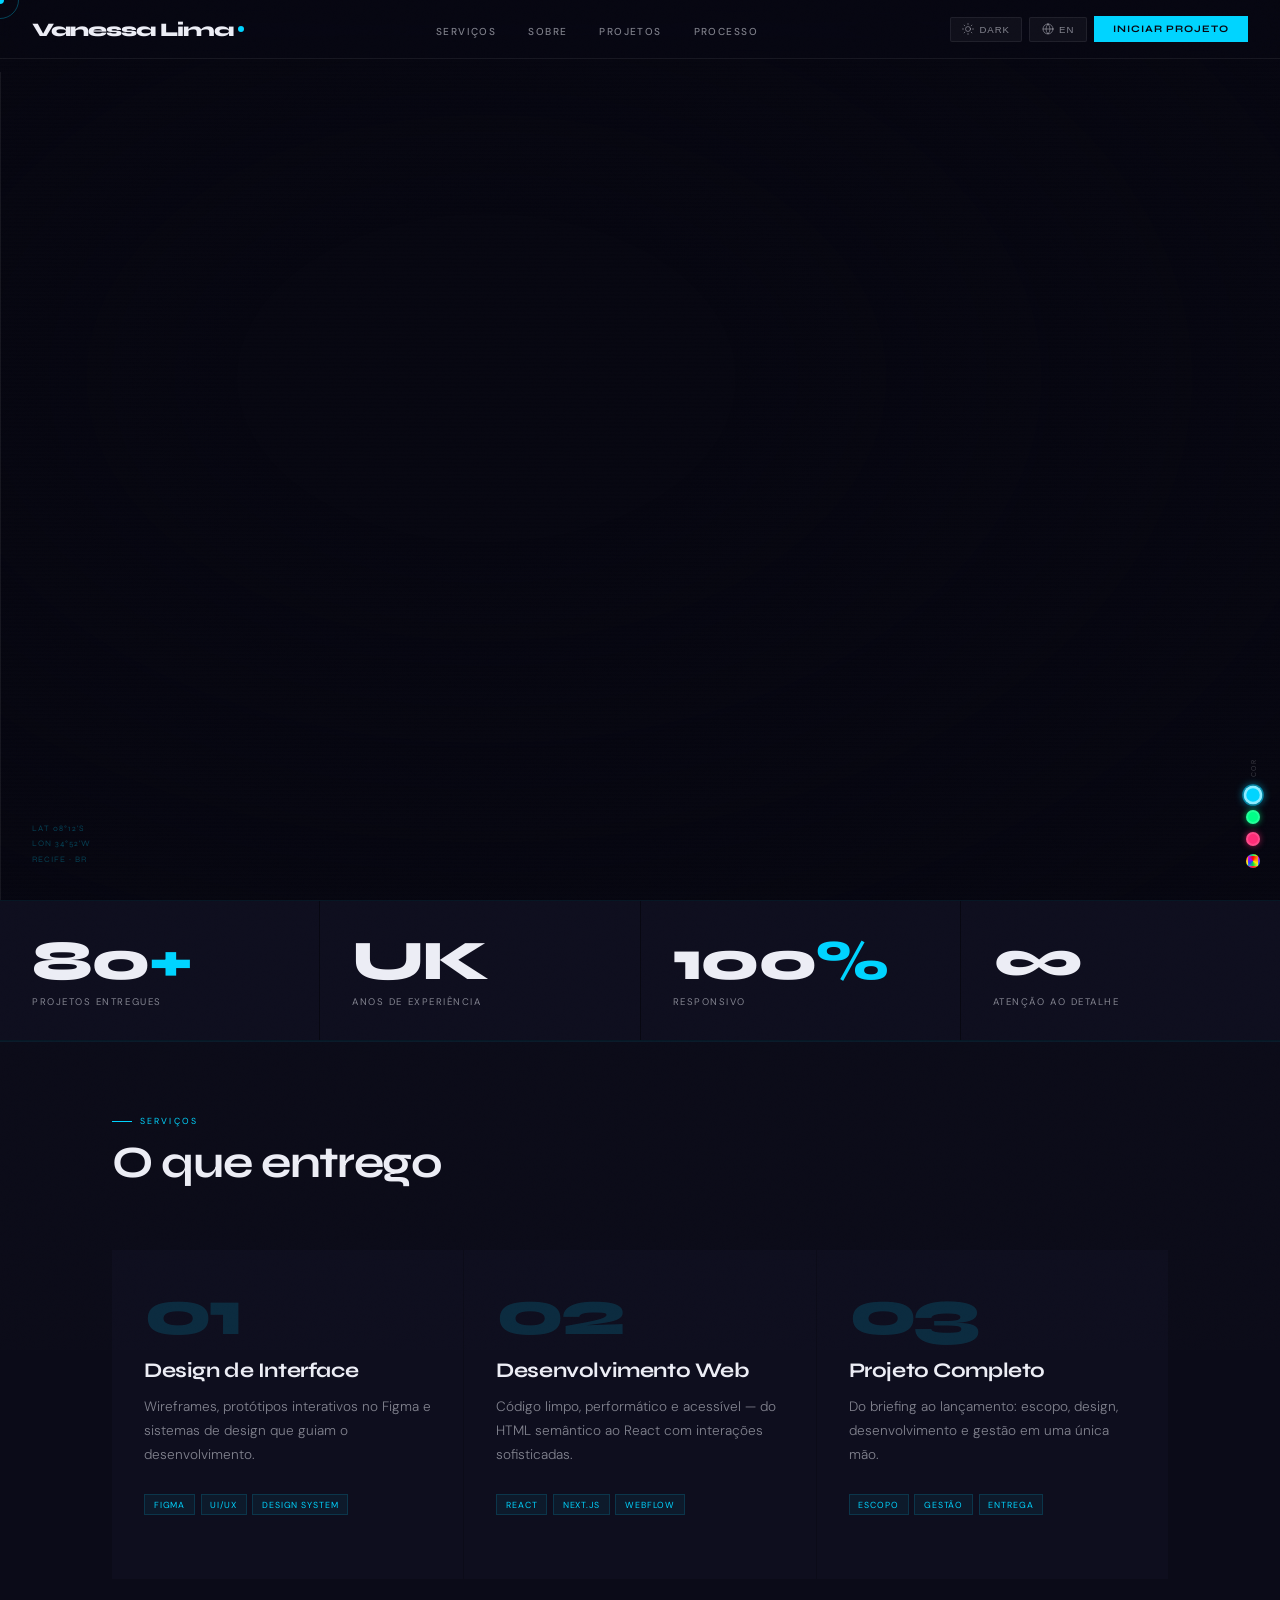
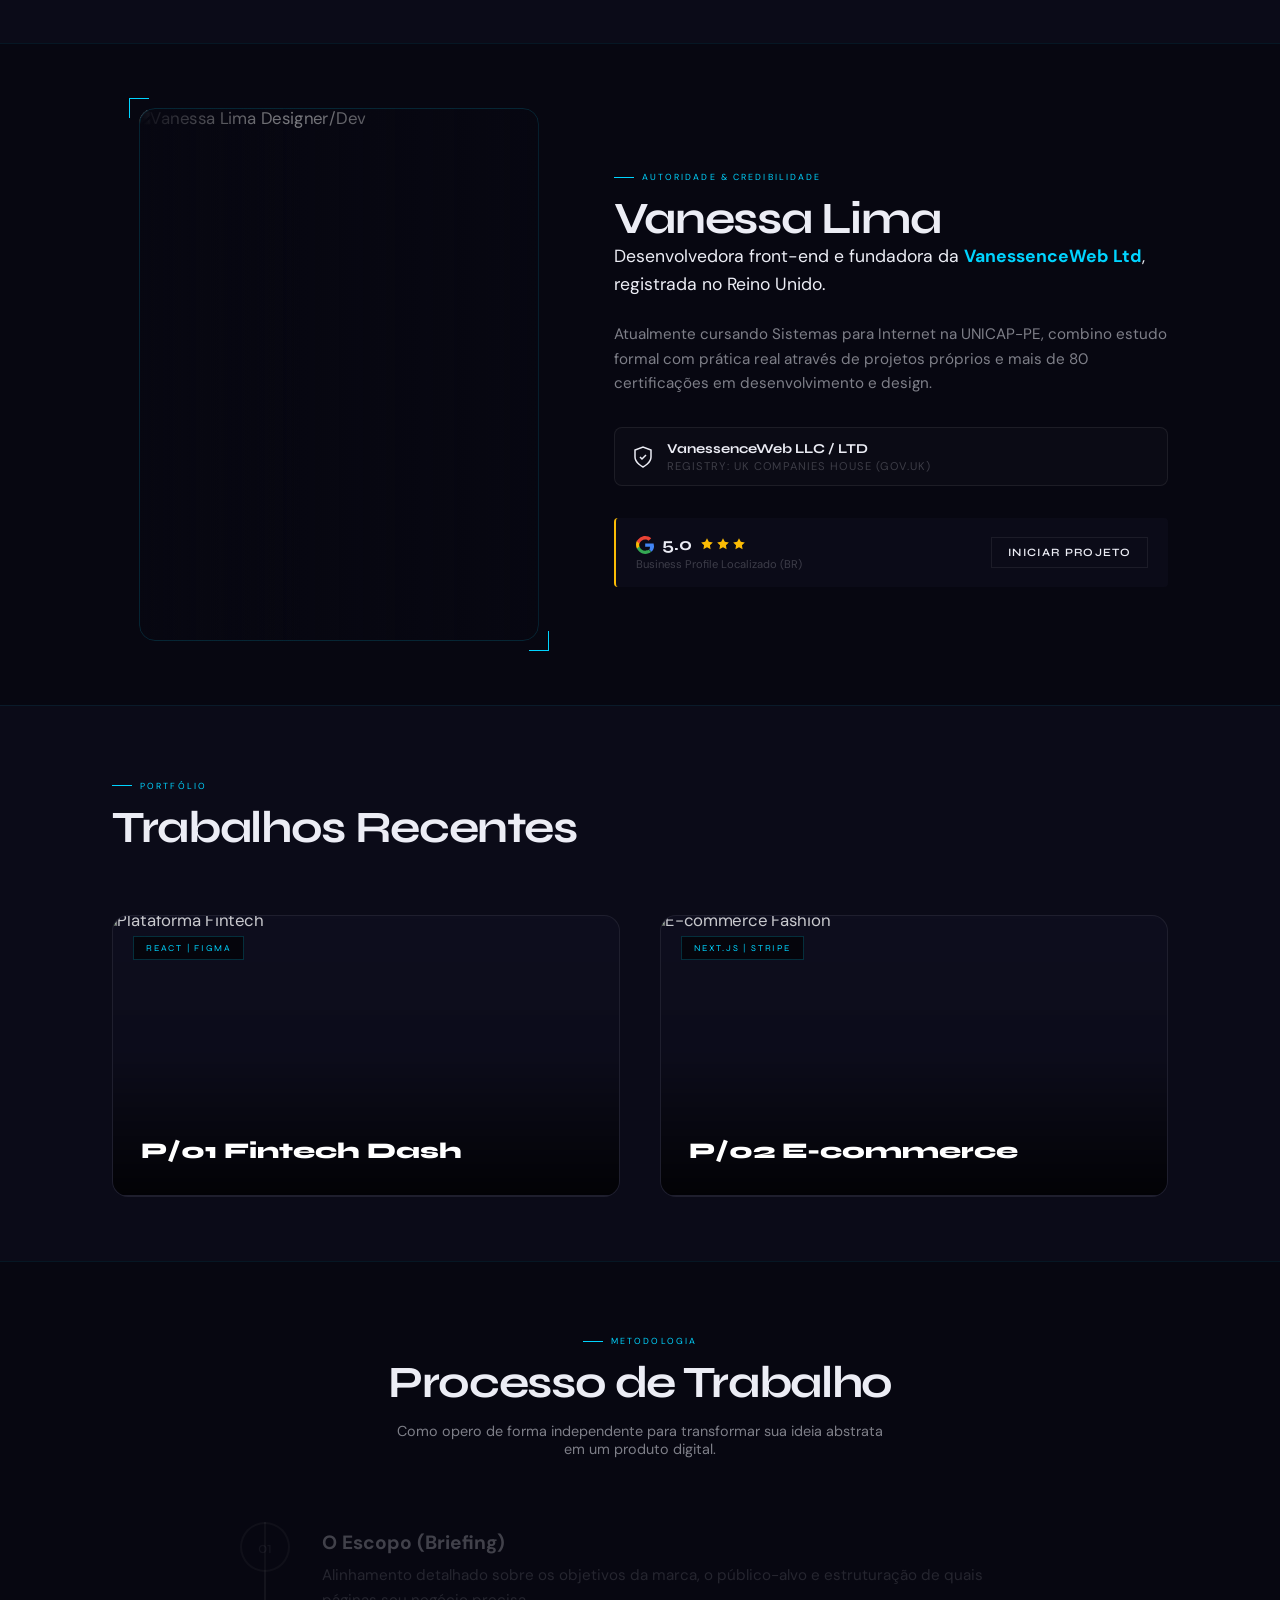
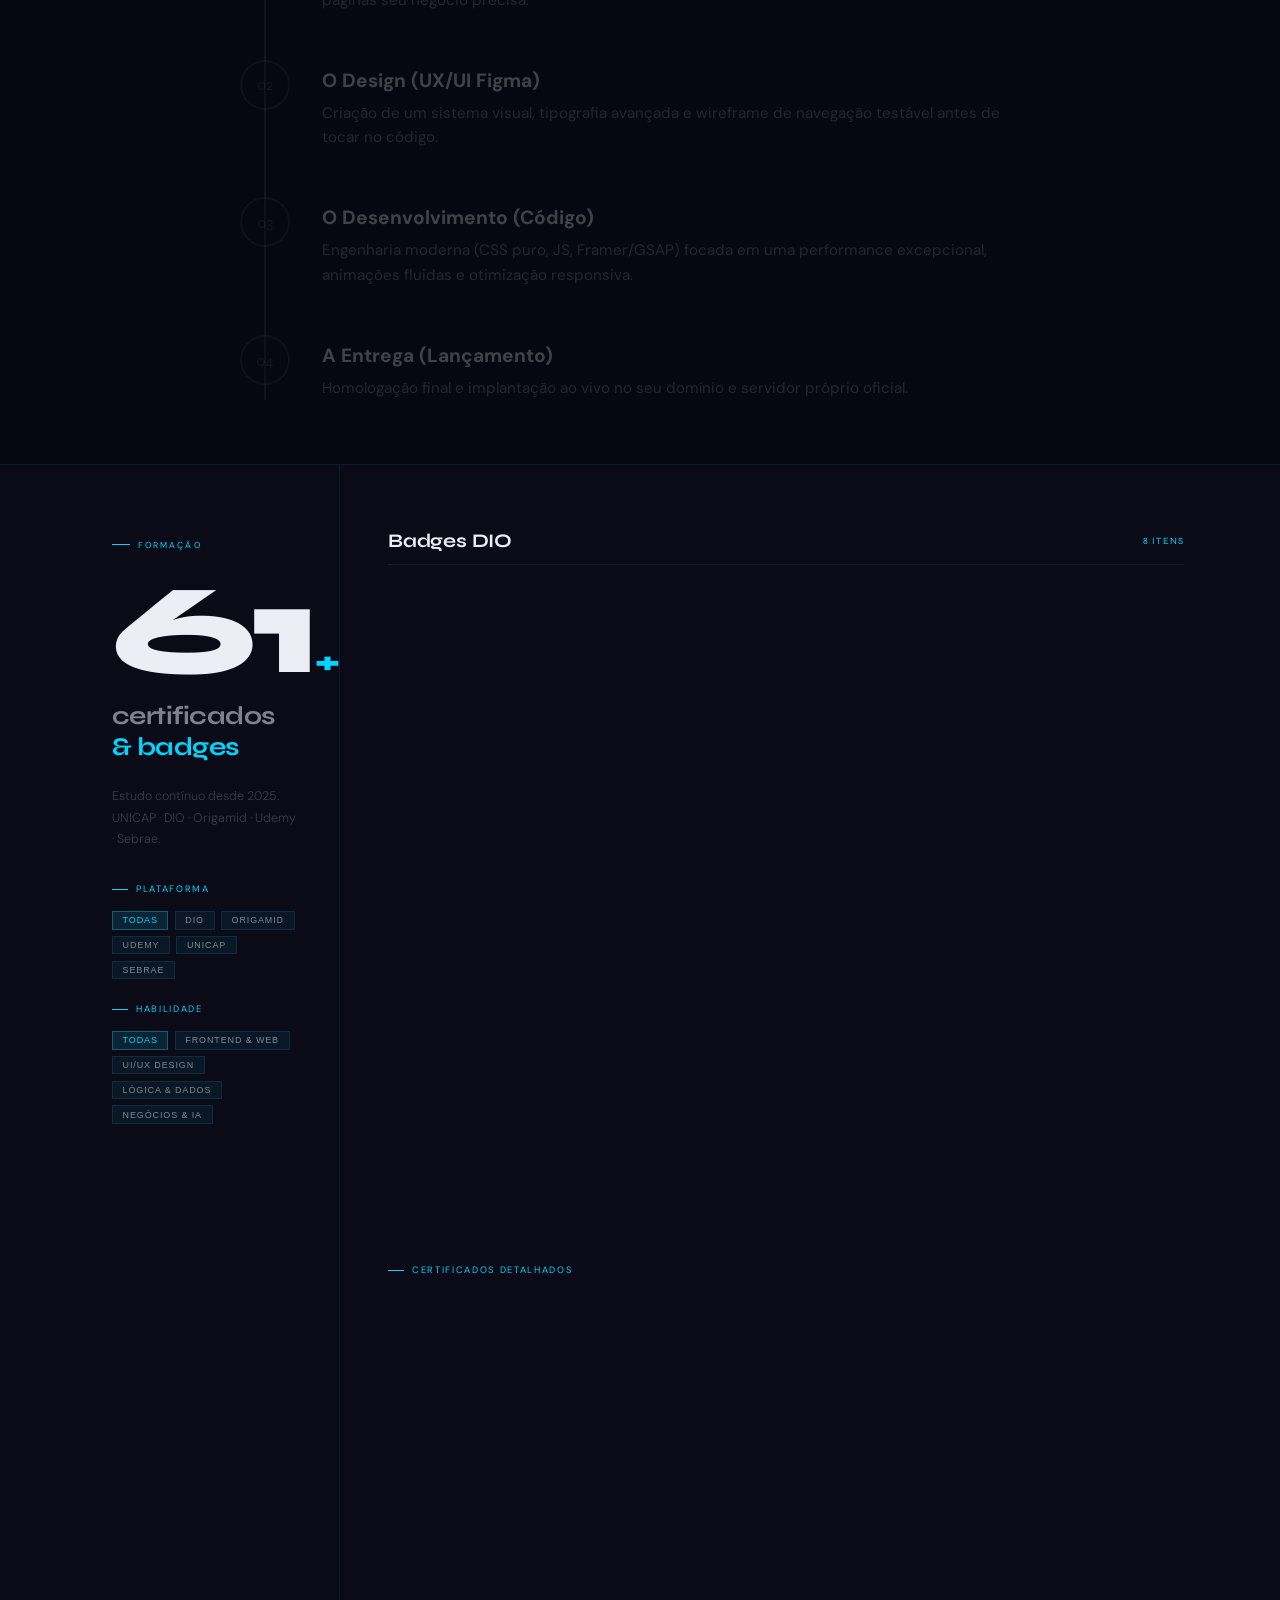
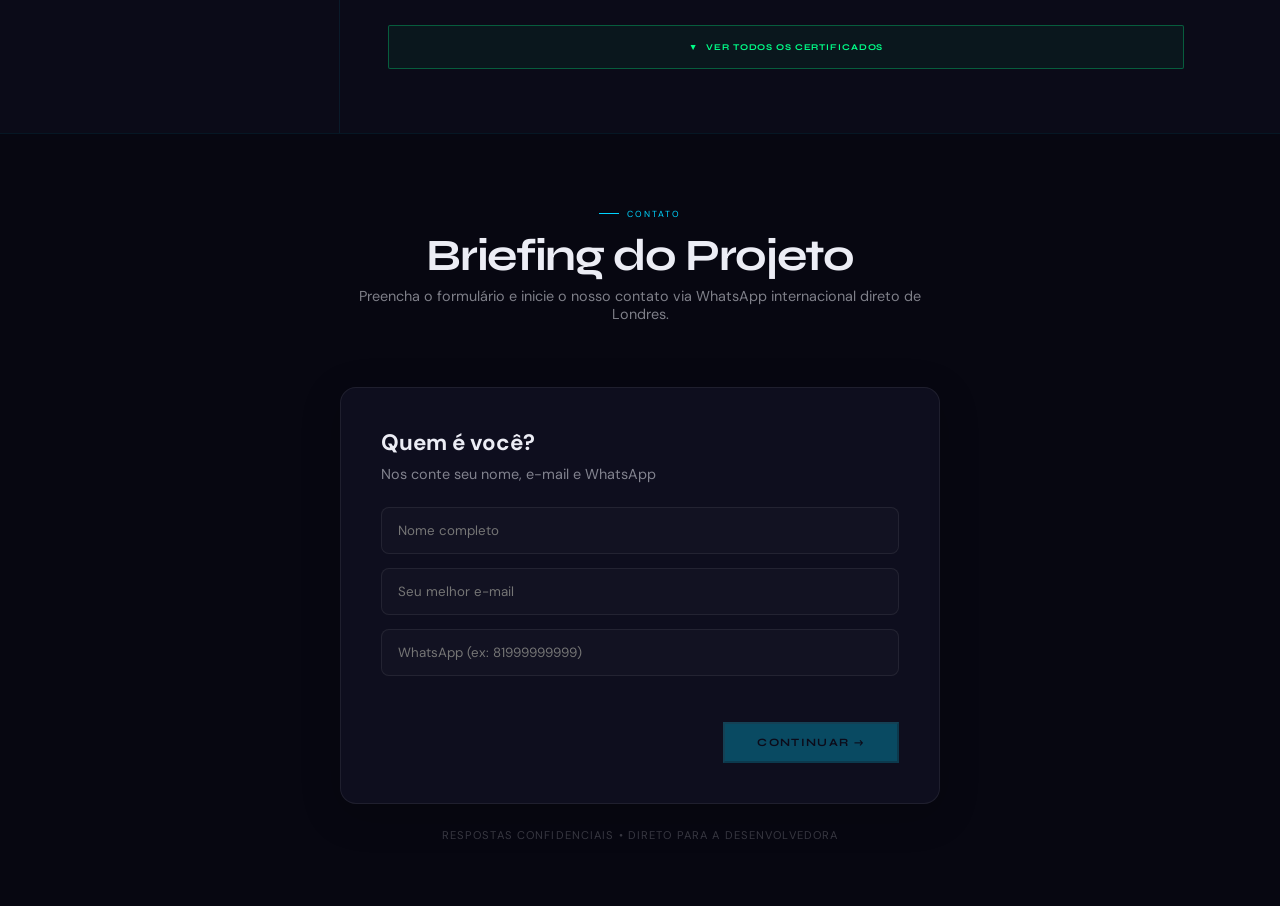
==== commit c695f56f: "Refactor index: section about" ====
--- a/index.html
+++ b/index.html
@@ -3,18 +3,14 @@
 <head>
   <!--
     ================================================================
-    VANESSA — Design & Desenvolvimento Web  ·  v6
+    Portfolio — Design & Desenvolvimento Web  ·
     ================================================================
-    Globo  : porta exata do aether-globe-hero.html
-             (anéis, 600 partículas, core, atmosfera, GSAP entry)
-    Laser  : letra a letra, flash + trace, 2 linhas sequenciais
-    Layout : desktop split / mobile coluna única
-    Design : Repetição · Agrupamento · Contraste · Alinhamento
+    
     ================================================================
   -->
   <meta charset="UTF-8"/>
   <meta name="viewport" content="width=device-width, initial-scale=1.0"/>
-  <title>Vanessa — Design & Desenvolvimento Web</title>
+  <title>Vanessa Lima — Design & Desenvolvimento Web</title>
   <link rel="stylesheet" href="styles.css" />
 
 
@@ -31,11 +27,7 @@
 
 <body>
 
-  <!-- Intro Video Preloader -->
-  <div id="intro-video-wrapper">
-    <video id="intro-video" src="video.mp4" autoplay muted playsinline></video>
-    <button id="skip-video" aria-label="Pular vídeo">PULAR</button>
-  </div>
+
 
   <!-- Cursores -->
   <div class="c-dot"  id="cdot"  aria-hidden="true"></div>
@@ -47,10 +39,10 @@
   <div class="scanlines" aria-hidden="true"></div>
   <div class="global-noise" aria-hidden="true"></div>
 
-  <!-- HUD coordenadas -->
+  <!-- HUD Coordenadas -->
   <div id="hud" aria-hidden="true">LAT 08°12'S<br>LON 34°52'W<br>RECIFE · BR</div>
 
-  <!-- Color switcher -->
+  <!-- Color Switcher -->
   <div id="csw" aria-label="Cor do tema">
     <span class="sw-lbl">COR</span>
     <button class="sw-d sw-c on" data-color="cyan"  title="Ciano"      aria-label="Ciano"></button>
@@ -72,6 +64,7 @@
     <a class="mlnk" href="#projetos"  data-i18n="nav-wrk">Projetos</a>
     <a class="mlnk" href="#processo"  data-i18n="nav-prc">Processo</a>
     <a class="mlnk" href="#contato"   data-i18n="nav-ctc">Contato</a>
+
     <div class="mact">
       <button class="tog" id="ttog-m">
         <svg id="ticon-m" viewBox="0 0 24 24" fill="none" stroke="currentColor" stroke-width="1.5" stroke-linecap="round"><circle cx="12" cy="12" r="5"/><path d="M12 1v2M12 21v2M4.22 4.22l1.42 1.42M18.36 18.36l1.42 1.42M1 12h2M21 12h2M4.22 19.78l1.42-1.42M18.36 5.64l1.42-1.42"/></svg>
@@ -92,7 +85,7 @@
     <!-- NAVBAR -->
     <nav id="nav">
       <div class="ni">
-        <a class="logo" href="#hero">VANESSA<span class="ld"></span></a>
+        <a class="logo" href="#hero">Vanessa Lima<span class="ld"></span></a>
         <ul class="nl">
           <li><a href="#servicos"  data-i18n="nav-srv">Serviços</a></li>
           <li><a href="#sobre"     data-i18n="nav-abt">Sobre</a></li>
@@ -191,16 +184,17 @@
     </section><!-- /hero -->
 
     <!-- ============================================================
-         STATS — Princípio 3: CONTRASTE números vs labels
-         ============================================================ -->
+             STATS — Princípio 3: CONTRASTE números vs labels
+            ============================================================ -->
+    
     <div class="stats-strip section" style="padding:0;border-radius:0">
       <div class="stat-item">
-        <p class="stat-n">12<span>+</span></p>
-        <p class="stat-l" data-i18n="stat1">Projetos Entregues</p>
+        <p class="stat-n">80<span>+</span></p>
+        <p class="stat-l" data-i18n="stat1">Certificações</p>
       </div>
       <div class="stat-item">
-        <p class="stat-n">3<span>+</span></p>
-        <p class="stat-l" data-i18n="stat2">Anos de Experiência</p>
+        <p class="stat-n">UK</p>
+        <p class="stat-l" data-i18n="stat2">Empresa Registrada</p>
       </div>
       <div class="stat-item">
         <p class="stat-n">100<span>%</span></p>
@@ -208,7 +202,7 @@
       </div>
       <div class="stat-item">
         <p class="stat-n">∞</p>
-        <p class="stat-l" data-i18n="stat4">Atenção ao Detalhe</p>
+        <p class="stat-l" data-i18n="stat4">Estudo Contínuo</p>
       </div>
     </div>
 
@@ -280,11 +274,11 @@
           <p class="section-cat">Autoridade & Credibilidade</p>
           <h2 class="section-title">Vanessa Lima</h2>
           <p style="font-size: 1.1rem; color: var(--hi); margin-bottom: 1.5rem; line-height: 1.6;">
-            Desenvolvedora de <strong>sites modernos</strong> atuando como freelancer, fundadora da <span style="color:var(--accent);font-weight:700;">VanessenceWeb</span> corporação oficial no Reino Unido.
-          </p>
+  Desenvolvedora front-end e fundadora da <span style="color:var(--accent);font-weight:700;">VanessenceWeb Ltd</span>, registrada no Reino Unido.
+</p>
           <p style="font-size: .95rem; color: var(--mid); margin-bottom: 2rem; line-height: 1.6;">
-            Com base legal em Londres (UK) e foco em impacto visual global, uno design *premium* e desenvolvimento nativo para entregar mais que telas bonitas — construo máquinas de conversão ultra velozes que comunicam a autoridade soberana do seu negócio no mundo digital.
-          </p>
+  Atualmente cursando Sistemas para Internet na UNICAP-PE, combino estudo formal com prática real através de projetos próprios e mais de 80 certificações em desenvolvimento e design.
+</p>
 
           <!-- B2B Validation Badge (UK Gov) -->
           <a href="https://find-and-update.company-information.service.gov.uk/company/16679666" target="_blank" style="display:flex; align-items:center; gap:12px; background:rgba(255,255,255,0.02); border:1px solid var(--bdr); padding:12px 16px; border-radius:8px; margin-bottom:2rem; text-decoration:none; transition:border-color .3s, background .3s;" onmouseover="this.style.borderColor='var(--accent)'; this.style.background='rgba(var(--accent-rgb),0.05)'" onmouseout="this.style.borderColor='var(--bdr)'; this.style.background='rgba(255,255,255,0.02)'">
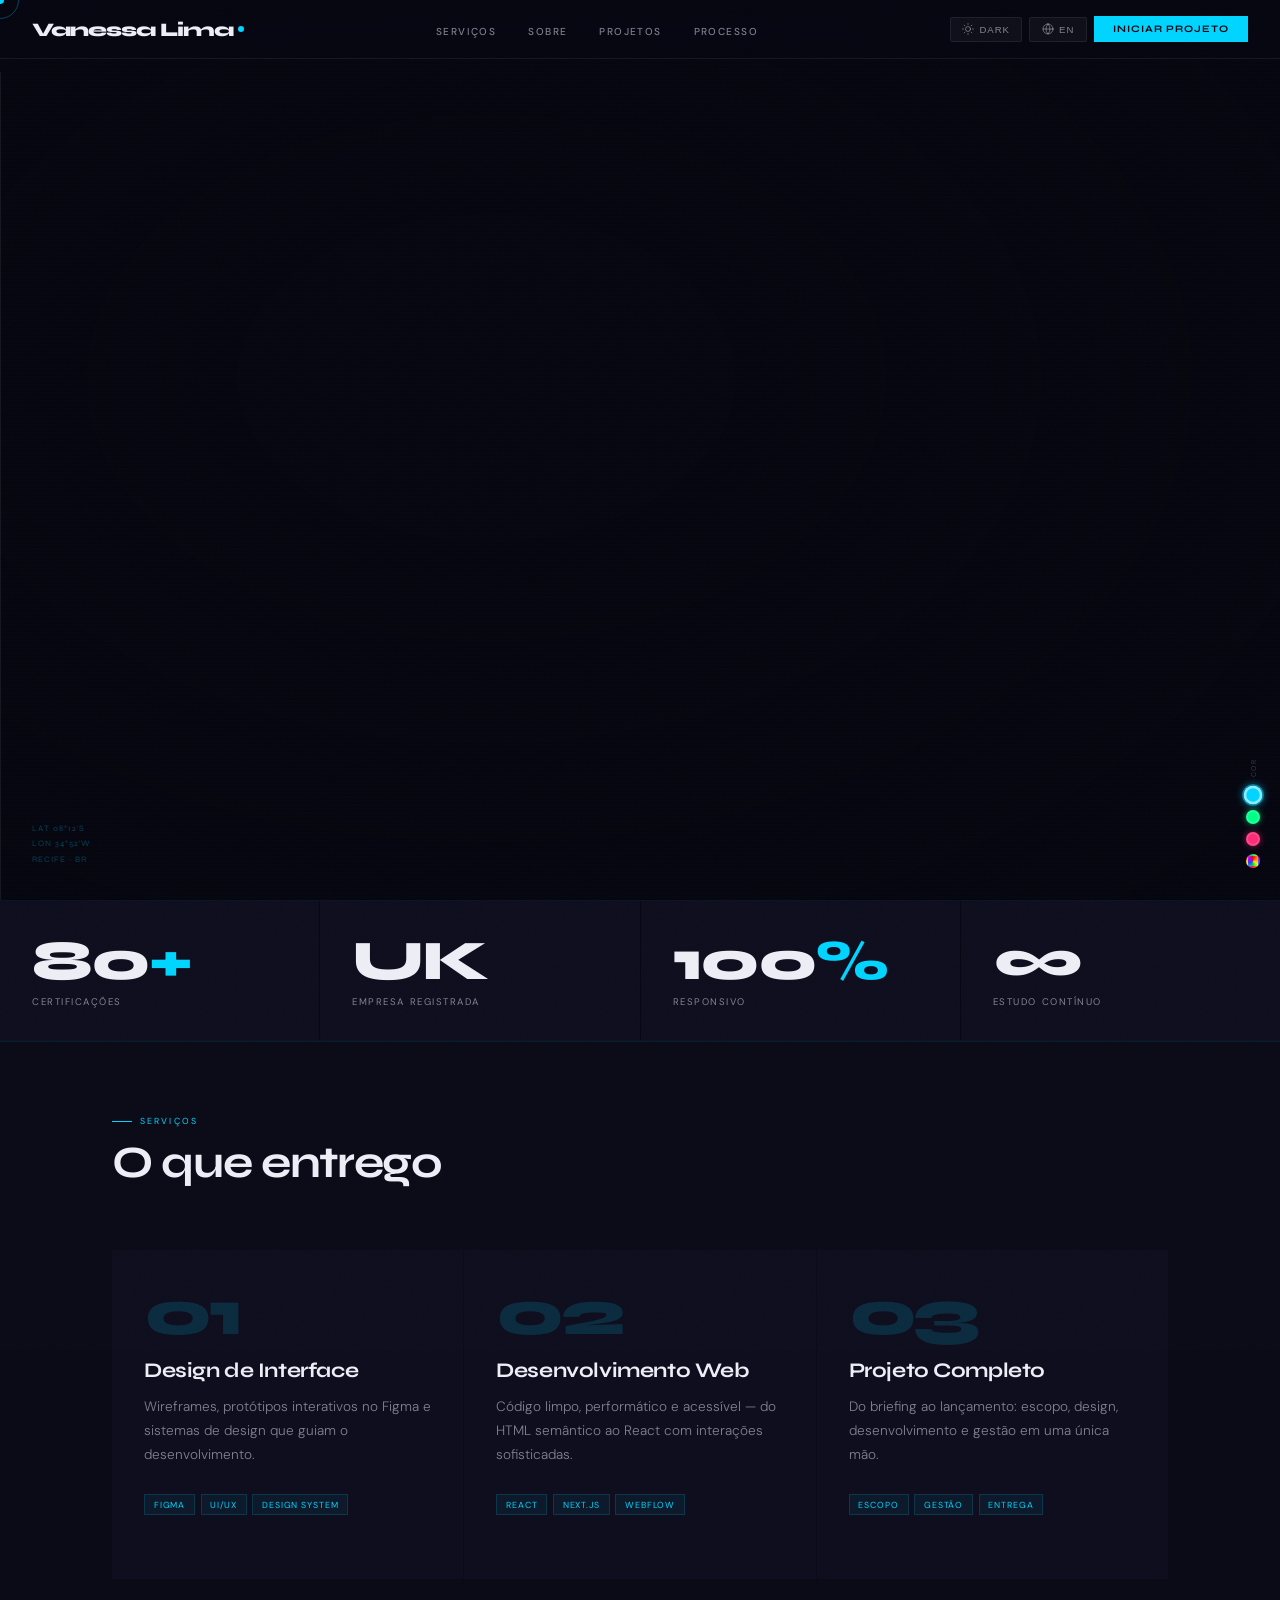
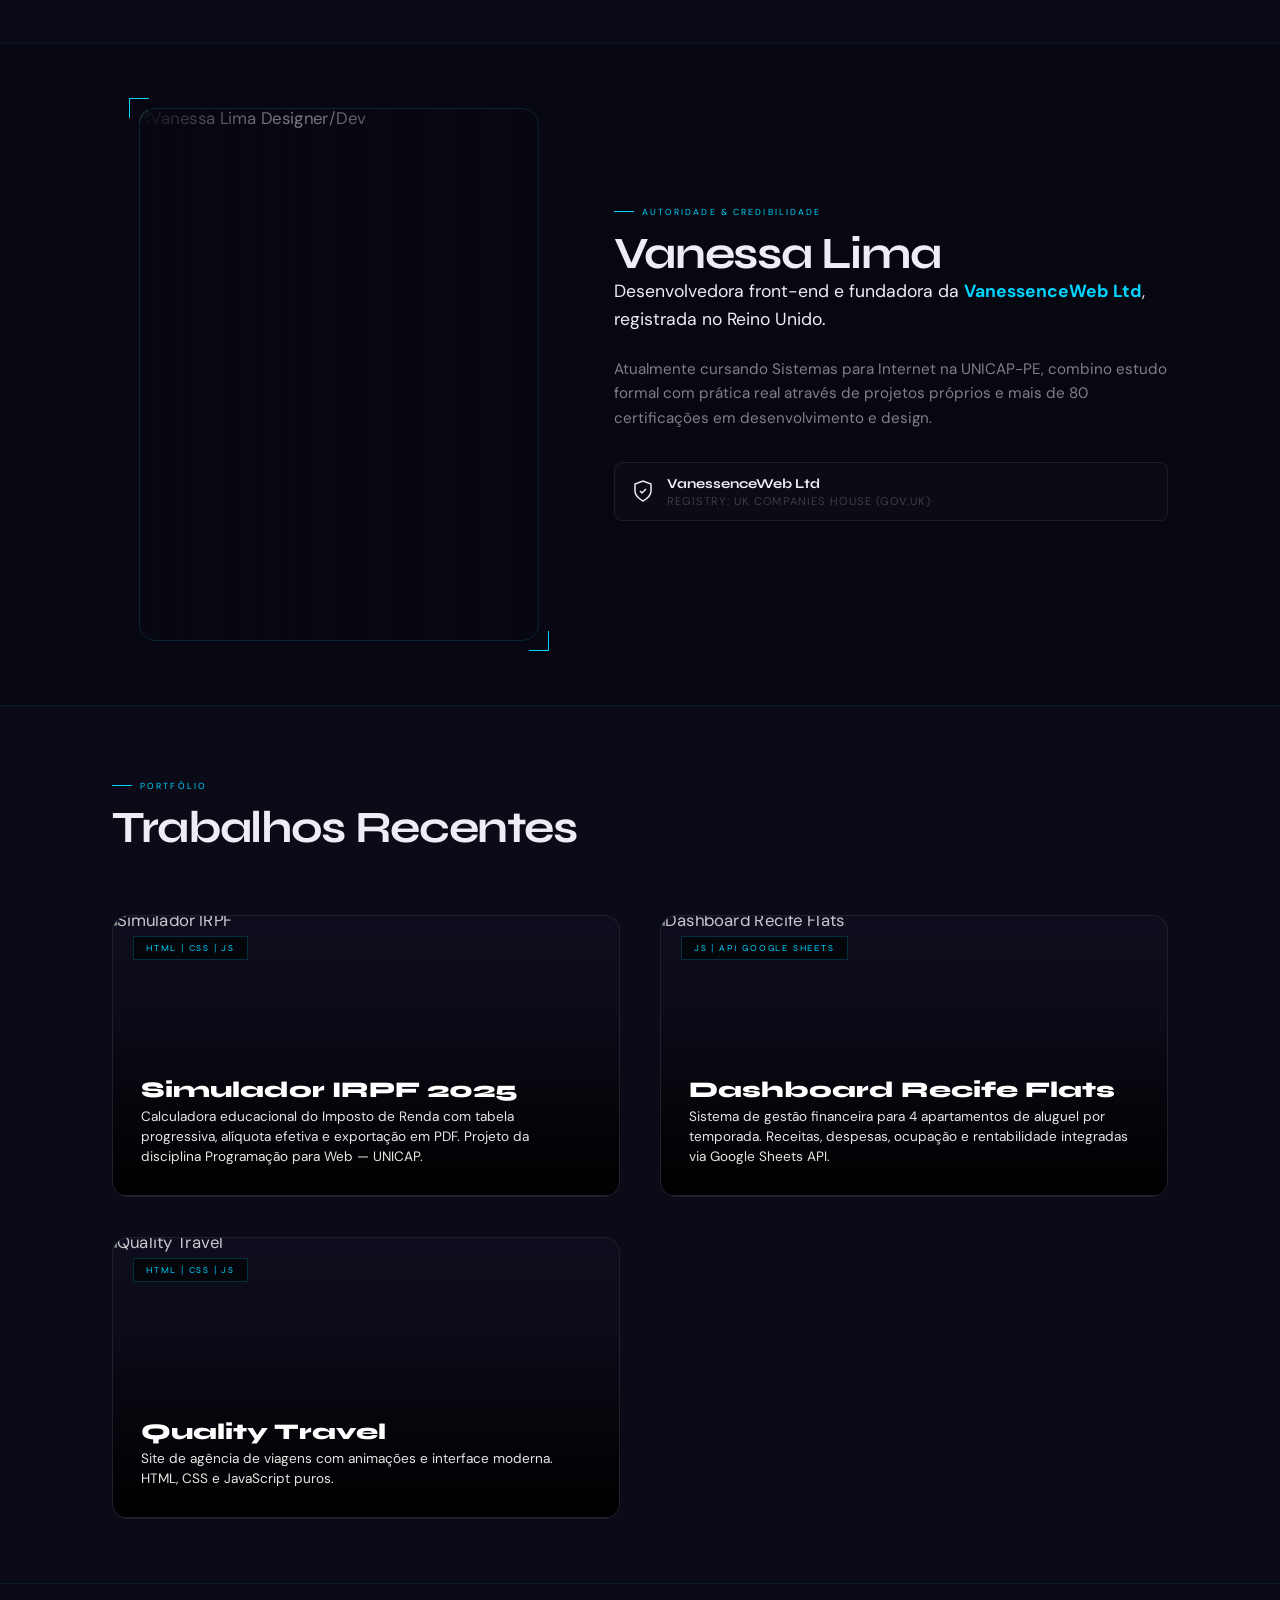
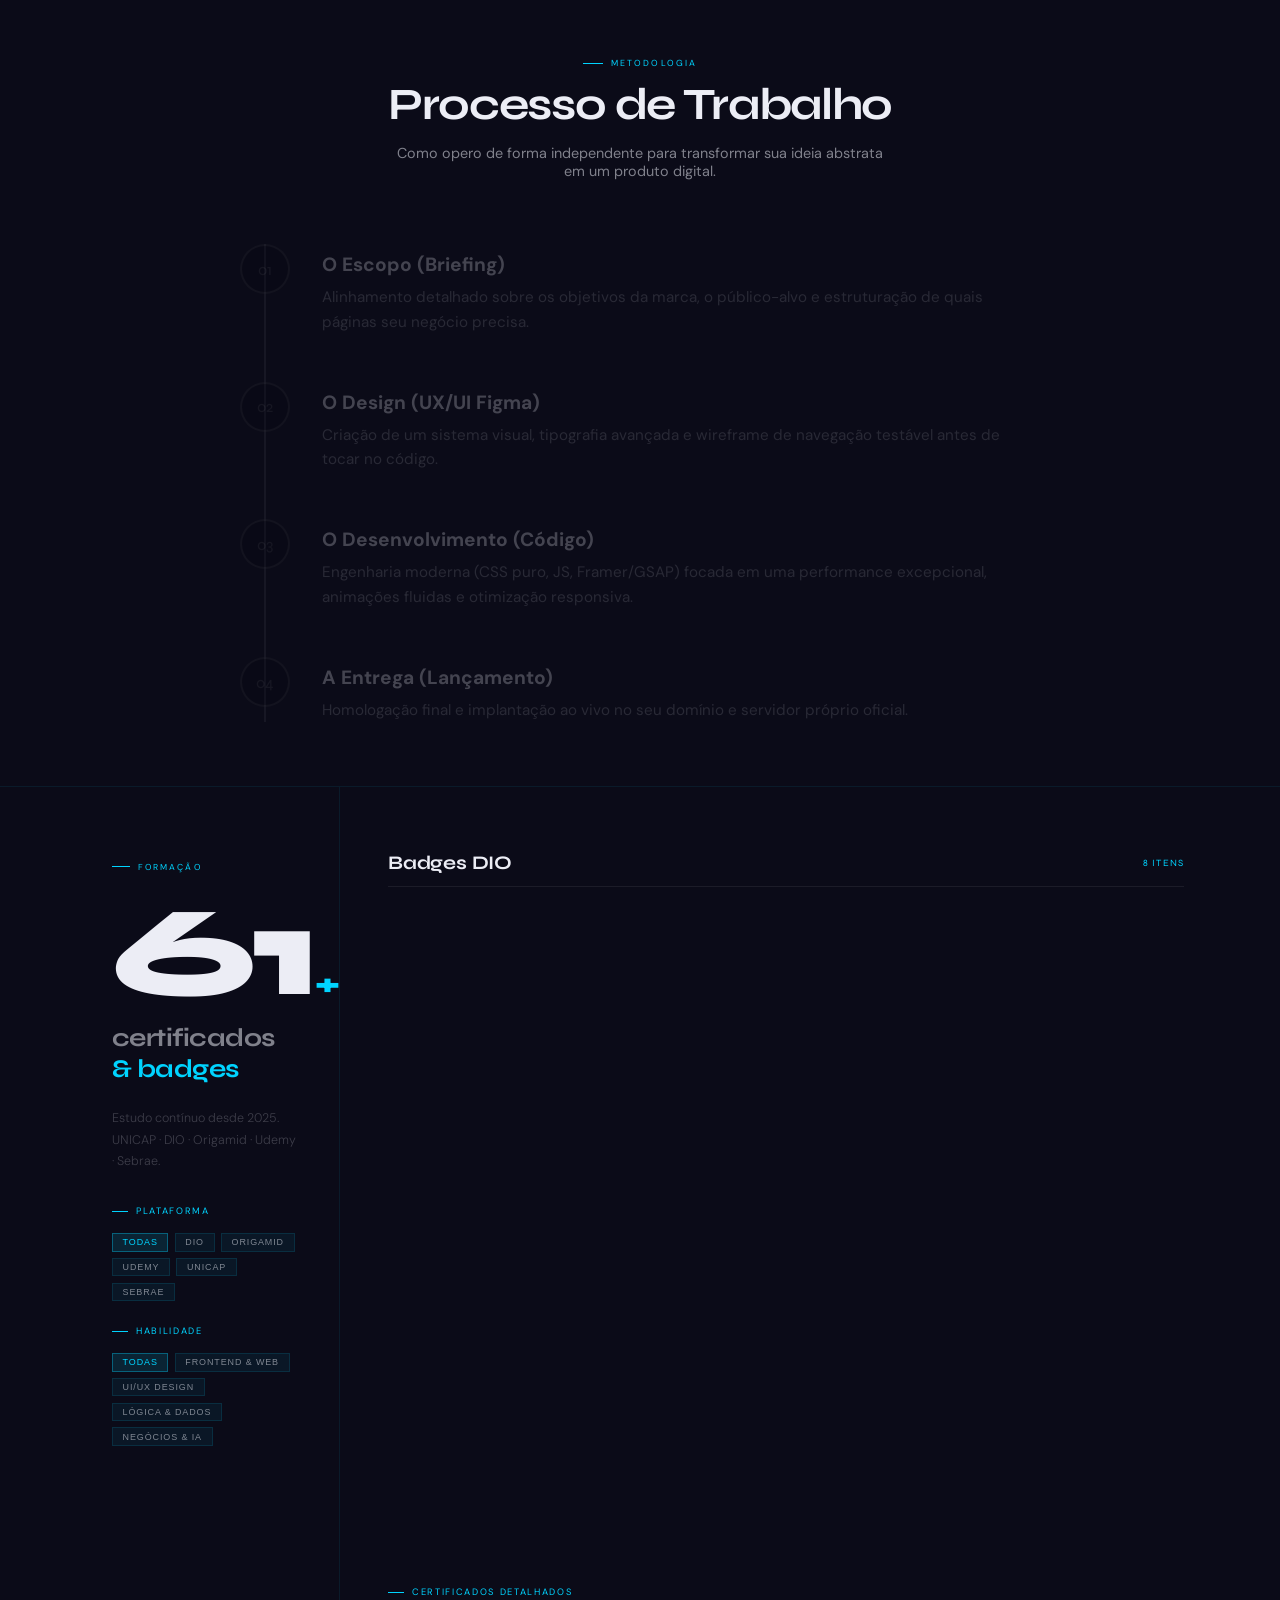
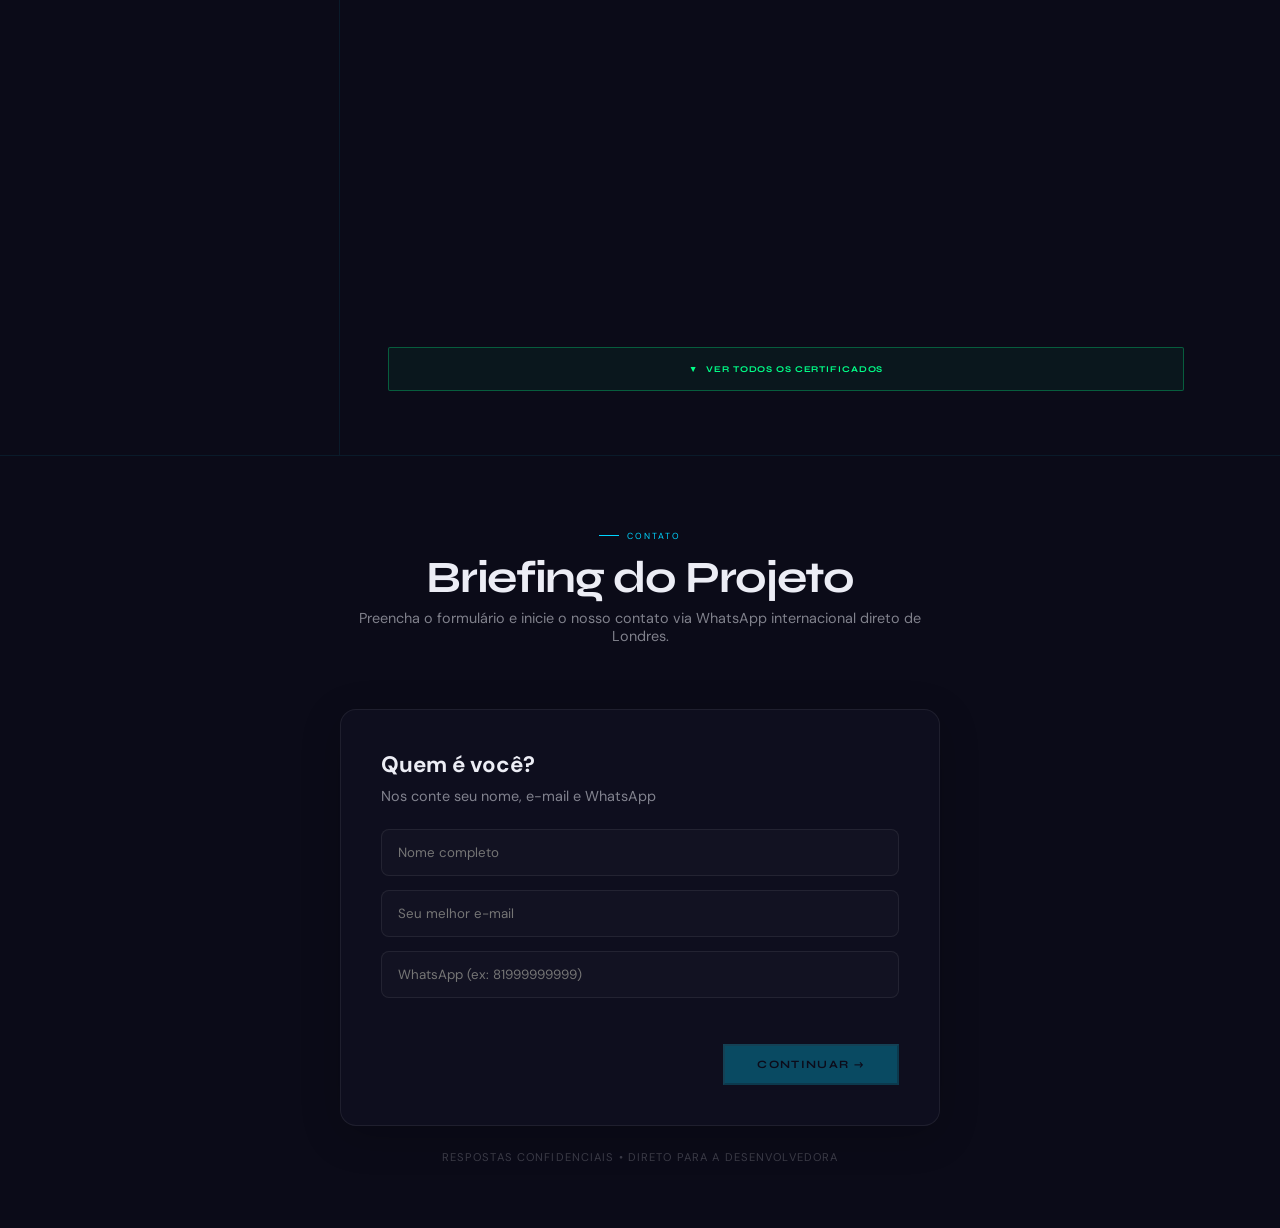
==== commit 89a24f14: "Update project details and images in index.html" ====
--- a/index.html
+++ b/index.html
@@ -165,7 +165,7 @@
           <li><strong data-i18n="f1a">Design + Código</strong>&nbsp;<span data-i18n="f1b">no mesmo projeto, sem handoff</span></li>
           <li><strong data-i18n="f2a">Responsivo por padrão</strong>&nbsp;<span data-i18n="f2b">mobile, tablet e desktop</span></li>
           <li><strong data-i18n="f3a">Escopo → Entrega</strong>&nbsp;<span data-i18n="f3b">do briefing ao lançamento</span></li>
-          <li><strong data-i18n="f4a">Tecnologia real</strong>&nbsp;<span data-i18n="f4b">React, Next.js, Figma, Webflow</span></li>
+         <li><strong data-i18n="f4a">Stack real</strong>&nbsp;<span data-i18n="f4b">HTML, CSS, JavaScript, Python, SQL</span></li>
         </ul>
 
         <p class="h-note hr-item">
@@ -284,27 +284,12 @@
           <a href="https://find-and-update.company-information.service.gov.uk/company/16679666" target="_blank" style="display:flex; align-items:center; gap:12px; background:rgba(255,255,255,0.02); border:1px solid var(--bdr); padding:12px 16px; border-radius:8px; margin-bottom:2rem; text-decoration:none; transition:border-color .3s, background .3s;" onmouseover="this.style.borderColor='var(--accent)'; this.style.background='rgba(var(--accent-rgb),0.05)'" onmouseout="this.style.borderColor='var(--bdr)'; this.style.background='rgba(255,255,255,0.02)'">
             <svg width="24" height="24" viewBox="0 0 24 24" fill="none" stroke="var(--hi)" stroke-width="1.5"><path d="M12 22s8-4 8-10V5l-8-3-8 3v7c0 6 8 10 8 10z"/><polyline points="9 12 11 14 15 10"/></svg>
             <div>
-              <div style="font-size:.85rem; color:var(--hi); font-family:var(--ffd); font-weight:700;">VanessenceWeb LLC / LTD</div>
+              <div style="font-size:.85rem; color:var(--hi); font-family:var(--ffd); font-weight:700;">VanessenceWeb Ltd</div>
               <div style="font-size:.7rem; color:var(--lo); text-transform:uppercase; letter-spacing:.1em; margin-top:2px;">Registry: UK Companies House (Gov.UK)</div>
             </div>
           </a>
           
-          <!-- Local Ads Trust Widget (Google) -->
-          <div style="display:flex; justify-content:space-between; align-items:center; background:var(--bg-2); border-left:2px solid #FBBC05; padding:16px 20px; border-radius:4px;">
-            <div>
-              <div style="display:flex; align-items:center; gap:8px;">
-                <svg width="18" height="18" viewBox="0 0 24 24"><path fill="#4285F4" d="M23.744 12.276c0-.826-.074-1.62-.213-2.385H12.25v4.512h6.444c-.278 1.46-.1 2.825-1.042 3.86l3.35 2.597c1.96-1.808 3.09-4.473 3.09-7.534z"/><path fill="#34A853" d="M12.25 24c3.24 0 5.955-1.074 7.94-2.905l-3.35-2.597c-1.075.72-2.45 1.144-4.59 1.144-3.53 0-6.525-2.385-7.587-5.592H1.196v2.68C3.18 20.675 7.37 24 12.25 24z"/><path fill="#FBBC05" d="M4.663 14.05C4.394 13.25 4.24 12.4 4.24 11.52c0-.88.154-1.73.423-2.53V6.31H1.196C.435 7.82 0 9.61 0 11.52c0 1.91.435 3.7 1.196 5.21l3.467-2.68z"/><path fill="#EA4335" d="M12.25 4.644c1.76 0 3.342.605 4.586 1.79l3.435-3.435C18.2045 1.074 15.488 0 12.25 0 7.37 0 3.18 3.325 1.196 7.21l3.467 2.68C5.725 7.03 8.72 4.644 12.25 4.644z"/></svg>
-                <div style="font-family:var(--ffd); font-size:1.1rem; color:var(--hi); font-weight:700;">5.0</div>
-                <div style="display:flex; gap:2px; margin-top:-2px;">
-                  <svg width="14" height="14" viewBox="0 0 24 24" fill="#FBBC05"><polygon points="12 2 15.09 8.26 22 9.27 17 14.14 18.18 21.02 12 17.77 5.82 21.02 7 14.14 2 9.27 8.91 8.26 12 2"/></svg>
-                  <svg width="14" height="14" viewBox="0 0 24 24" fill="#FBBC05"><polygon points="12 2 15.09 8.26 22 9.27 17 14.14 18.18 21.02 12 17.77 5.82 21.02 7 14.14 2 9.27 8.91 8.26 12 2"/></svg>
-                  <svg width="14" height="14" viewBox="0 0 24 24" fill="#FBBC05"><polygon points="12 2 15.09 8.26 22 9.27 17 14.14 18.18 21.02 12 17.77 5.82 21.02 7 14.14 2 9.27 8.91 8.26 12 2"/></svg>
-                </div>
-              </div>
-              <div style="font-size:.7rem; color:var(--lo); margin-top:2px;">Business Profile Localizado (BR)</div>
-            </div>
-            <a href="#contato" class="btn-s" style="padding: 8px 16px;">Iniciar Projeto</a>
-          </div>
+          
 
         </div>
       </div>
@@ -323,39 +308,61 @@
 
         <div style="display:grid; grid-template-columns:repeat(auto-fit, minmax(330px, 1fr)); gap:2.5rem; perspective: 1000px;">
           
-          <!-- Projeto 1 (Index_1 UI Style) -->
-          <div class="srv-card" data-tilt onmouseover="this.style.transform='translateY(-10px) rotateX(2deg)'" onmouseout="this.style.transform='translateY(0) rotateX(0)'" style="transition: transform 0.4s ease-out;">
+          <!-- Projeto 1: Simulador IRPF -->
+          <a href="https://vanessenceweb.github.io/simulador-irpf/" target="_blank" class="srv-card" data-tilt onmouseover="this.style.transform='translateY(-10px) rotateX(2deg)'" onmouseout="this.style.transform='translateY(0) rotateX(0)'" style="transition: transform 0.4s ease-out; text-decoration:none; color:inherit;">
             <div class="srv-card-inner">
               <div class="srv-img">
-                <!-- Imagem ilustrativa que pode ser substituida pelo mockup final do portfolio -->
-                <img src="https://images.unsplash.com/photo-1551288049-bebda4e38f71?auto=format&fit=crop&q=80&w=800" alt="Plataforma Fintech"/>
+                <img src="https://images.unsplash.com/photo-1554224155-6726b3ff858f?auto=format&fit=crop&q=80&w=800" alt="Simulador IRPF"/>
                 <div class="srv-img-overlay"></div>
                 <div class="srv-sheen"></div>
               </div>
-              <div class="srv-tag">REACT | FIGMA</div>
+              <div class="srv-tag">HTML | CSS | JS</div>
               <div class="srv-content">
-                <div class="srv-service-title">P/01 Fintech Dash</div>
-                <div class="srv-service-desc">Dashboard financeiro robusto. Foco em interfaces ricas em dados, interações state-driven e painéis modulares com suporte unificado a dark/light modes.</div>
+                <div class="srv-service-title">Simulador IRPF 2025</div>
+                <div class="srv-service-desc">Calculadora educacional do Imposto de Renda com tabela progressiva, alíquota efetiva e exportação em PDF. Projeto da disciplina Programação para Web — UNICAP.</div>
               </div>
               <div class="srv-card-glow"></div>
             </div>
-          </div>
-
-          <!-- Projeto 2 (Index_1 UI Style) -->
-          <div class="srv-card" data-tilt onmouseover="this.style.transform='translateY(-10px) rotateX(2deg)'" onmouseout="this.style.transform='translateY(0) rotateX(0)'" style="transition: transform 0.4s ease-out;">
+          </a>
+
+          <!-- Projeto 2: Dashboard Recife Flats -->
+          <a href="https://recifeflats-financeiro.netlify.app/" target="_blank" class="srv-card" data-tilt onmouseover="this.style.transform='translateY(-10px) rotateX(2deg)'" onmouseout="this.style.transform='translateY(0) rotateX(0)'" style="transition: transform 0.4s ease-out; text-decoration:none; color:inherit;">
             <div class="srv-card-inner">
               <div class="srv-img">
-                <img src="https://images.unsplash.com/photo-1600132806370-bf17e65e942f?auto=format&fit=crop&q=80&w=800" alt="E-commerce Fashion"/>
+                <img src="https://images.unsplash.com/photo-1486406146926-c627a92ad1ab?auto=format&fit=crop&q=80&w=800" alt="Dashboard Recife Flats"/>
                 <div class="srv-img-overlay"></div>
                 <div class="srv-sheen"></div>
               </div>
-              <div class="srv-tag">NEXT.JS | STRIPE</div>
+              <div class="srv-tag">JS | API GOOGLE SHEETS</div>
               <div class="srv-content">
-                <div class="srv-service-title">P/02 E-commerce</div>
-                <div class="srv-service-desc">Loja virtual de estética vanguardista e alta precisão. Checkout otimizado com microsserviços e front-end projetado para alavancar métricas de LTV.</div>
+                <div class="srv-service-title">Dashboard Recife Flats</div>
+                <div class="srv-service-desc">Sistema de gestão financeira para 4 apartamentos de aluguel por temporada. Receitas, despesas, ocupação e rentabilidade integradas via Google Sheets API.</div>
               </div>
               <div class="srv-card-glow"></div>
             </div>
+          </a>
+
+<!-- Projeto 3: Quality Travel -->
+          <a href="https://vanessenceweb.github.io/qualitytravel/" target="_blank" class="srv-card" data-tilt onmouseover="this.style.transform='translateY(-10px) rotateX(2deg)'" onmouseout="this.style.transform='translateY(0) rotateX(0)'" style="transition: transform 0.4s ease-out; text-decoration:none; color:inherit;">
+            <div class="srv-card-inner">
+              <div class="srv-img">
+                <img src="https://raw.githubusercontent.com/VANESSENCEWEB/qualitytravel/main/quality-travel-screenshot.png" alt="Quality Travel"/>
+                <div class="srv-img-overlay"></div>
+                <div class="srv-sheen"></div>
+              </div>
+              <div class="srv-tag">HTML | CSS | JS</div>
+              <div class="srv-content">
+                <div class="srv-service-title">Quality Travel</div>
+                <div class="srv-service-desc">Site de agência de viagens com animações e interface moderna. HTML, CSS e JavaScript puros.</div>
+              </div>
+              <div class="srv-card-glow"></div>
+            </div>
+          </a>
+
+
+
+
+
           </div>
 
         </div>
--- a/styles.css
+++ b/styles.css
@@ -879,10 +879,14 @@
       transform-style: preserve-3d; height: 100%; display: flex; flex-direction: column;
     }
     .srv-img { position: relative; width: 100%; height:280px; overflow: hidden; border-bottom:1px solid var(--bdr); }
+
     .srv-img img {
-      width: 100%; height: 100%; object-fit: cover; display: block;
-      transition: transform .8s cubic-bezier(.25,1,.5,1), filter .5s ease;
-      filter: grayscale(30%) brightness(.85); transform: scale(1.05);
+    width: 100%;
+    height: 100%;
+    object-fit: contain;
+    display: block;
+    transition: transform .8s cubic-bezier(.25,1,.5,1), filter .5s ease;
+    filter: grayscale(30%) brightness(.85); transform: scale(1.05);
     }
     .srv-card:hover .srv-img img { filter: grayscale(0%) brightness(.9); transform: scale(1.12); }
     .srv-sheen {
@@ -892,9 +896,9 @@
     }
     .srv-card:hover .srv-sheen { opacity: 1; }
     .srv-img-overlay {
-      position: absolute; inset: 0; pointer-events: none;
-      background: linear-gradient(to top, rgba(0,0,0,.8) 0%, rgba(0,0,0,.1) 50%, transparent 100%); z-index: 1;
-    }
+  position: absolute; inset: 0; pointer-events: none;
+  background: linear-gradient(to top, rgba(0,0,0,.95) 0%, rgba(0,0,0,.6) 35%, rgba(0,0,0,.2) 60%, transparent 100%); z-index: 1;
+}
     .srv-tag {
       position: absolute; top: 20px; left: 20px; z-index: 4;
       font-family: var(--ffd); font-size: 9px; letter-spacing: .2em;
@@ -902,21 +906,63 @@
       background: rgba(4,4,6,.7); border: 1px solid rgba(var(--accent-rgb),.2);
       padding: 6px 12px; backdrop-filter: blur(8px);
     }
-    .srv-content { position: absolute; bottom: 0; left: 0; right: 0; z-index: 2; padding: 28px; }
-    .srv-service-title { font-family: var(--ffd); font-weight:800; font-size: 1.4rem; color: #fff; margin-bottom: 12px; transform: translateY(8px); transition: transform .4s ease; }
-    .srv-card:hover .srv-service-title { transform: translateY(0); }
-    .srv-service-desc {
-      font-size: .85rem; line-height: 1.5; color: rgba(255,255,255, .7);
-      max-height: 0; overflow: hidden; opacity: 0;
-      transition: max-height .5s cubic-bezier(.16,1,.3,1), opacity .4s ease;
-    }
-    .srv-card:hover .srv-service-desc { max-height: 100px; opacity: 1; margin-bottom: 1rem; }
-    .srv-card-glow {
-      position: absolute; bottom: 0; left: 0; right: 0; height: 2px;
-      background: linear-gradient(to right, transparent, var(--accent), transparent);
-      transform: scaleX(0); transition: transform .5s cubic-bezier(.16,1,.3,1); z-index: 5;
-    }
-    .srv-card:hover .srv-card-glow { transform: scaleX(1); }
+    
+.srv-content { 
+  position: absolute; bottom: 0; left: 0; right: 0; z-index: 2; padding: 28px;
+  background: linear-gradient(to top, rgba(0,0,0,0) 0%, rgba(0,0,0,0) 100%);
+  transition: background .4s ease;
+}
+.srv-card:hover .srv-content {
+  background: linear-gradient(to top, rgba(10,10,20,.95) 0%, rgba(10,10,20,.85) 50%, rgba(10,10,20,.4) 80%, transparent 100%);
+}
+.srv-service-title { font-family: var(--ffd); font-weight:800; font-size: 1.4rem; color: #fff; margin-bottom: 12px; transform: translateY(8px); transition: transform .4s ease; }
+.srv-card:hover .srv-service-title { transform: translateY(0); }
+
+
+.srv-service-desc {
+  font-size: .85rem; line-height: 1.5; color: rgba(255,255,255, .9);
+  max-height: 100px; opacity: 1;
+}
+
+@property --beam-angle {
+  syntax: "<angle>";
+  initial-value: 0deg;
+  inherits: false;
+}
+@keyframes beamSpin {
+  to { --beam-angle: 360deg; }
+}
+.srv-card-glow {
+  position: absolute; inset: 0;
+  border-radius: inherit;
+  pointer-events: none;
+  opacity: 0;
+  transition: opacity .4s ease;
+  z-index: 5;
+  background: conic-gradient(
+    from var(--beam-angle),
+    transparent 0%,
+    transparent 70%,
+    var(--accent) 85%,
+    #ffffff 92%,
+    var(--accent) 95%,
+    transparent 100%
+  );
+  -webkit-mask: 
+    linear-gradient(#000 0 0) content-box,
+    linear-gradient(#000 0 0);
+  mask: 
+    linear-gradient(#000 0 0) content-box,
+    linear-gradient(#000 0 0);
+  -webkit-mask-composite: xor;
+  mask-composite: exclude;
+  padding: 2px;
+}
+.srv-card:hover .srv-card-glow { 
+  opacity: 1;
+  animation: beamSpin 5s linear infinite;
+}
+
 
     /* ── SCROLL PROCESS TIMELINE ── */
     .proc-line {
@@ -948,6 +994,10 @@
     .proc-step.active .proc-title { color: var(--accent); text-shadow: 0 0 12px rgba(var(--accent-rgb),.4); }
 
   
+
+
+         /* ── RESPONSIVO  ── */
+
 
         @media(min-width:900px) {
           #sobre .section-inner { grid-template-columns: minmax(300px, 4.5fr) 5.5fr !important; }
@@ -961,4 +1011,22 @@
         .review-row:last-child { border-bottom: none; }
         .review-label { font-size:10px; text-transform:uppercase; letter-spacing:1px; color:var(--accent); }
         .review-value { font-size:14px; color:var(--hi); margin-top:2px; }
+
+
+
+         /* ── FOTO CARD ── */
+
+        .srv-img { height: 280px; }     
+        
+        /* TABLET */
+
+@media (max-width: 768px) {
+  .srv-img { height: 220px; }            
+}
+
+
+         /* ── MOBILE ── */
+@media (max-width: 480px) {
+  .srv-img { height: 180px; }           
+}
       
